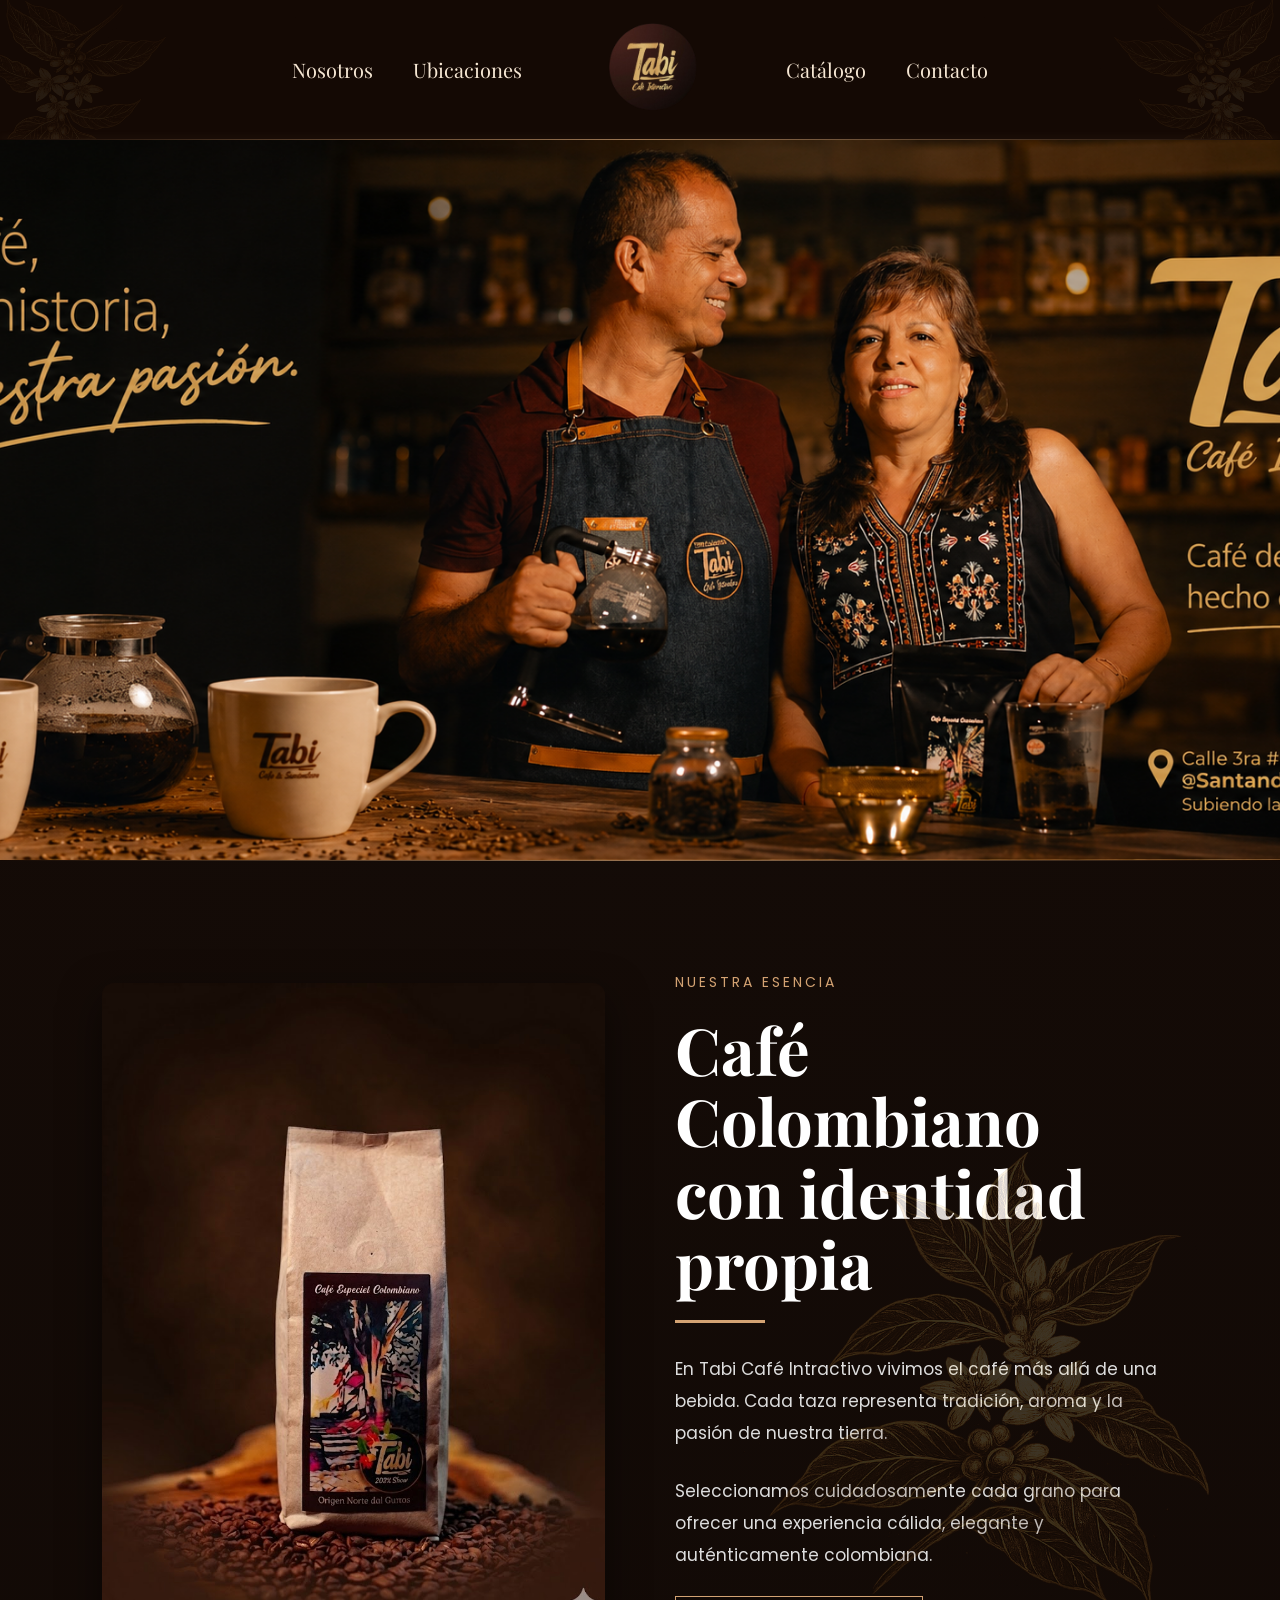
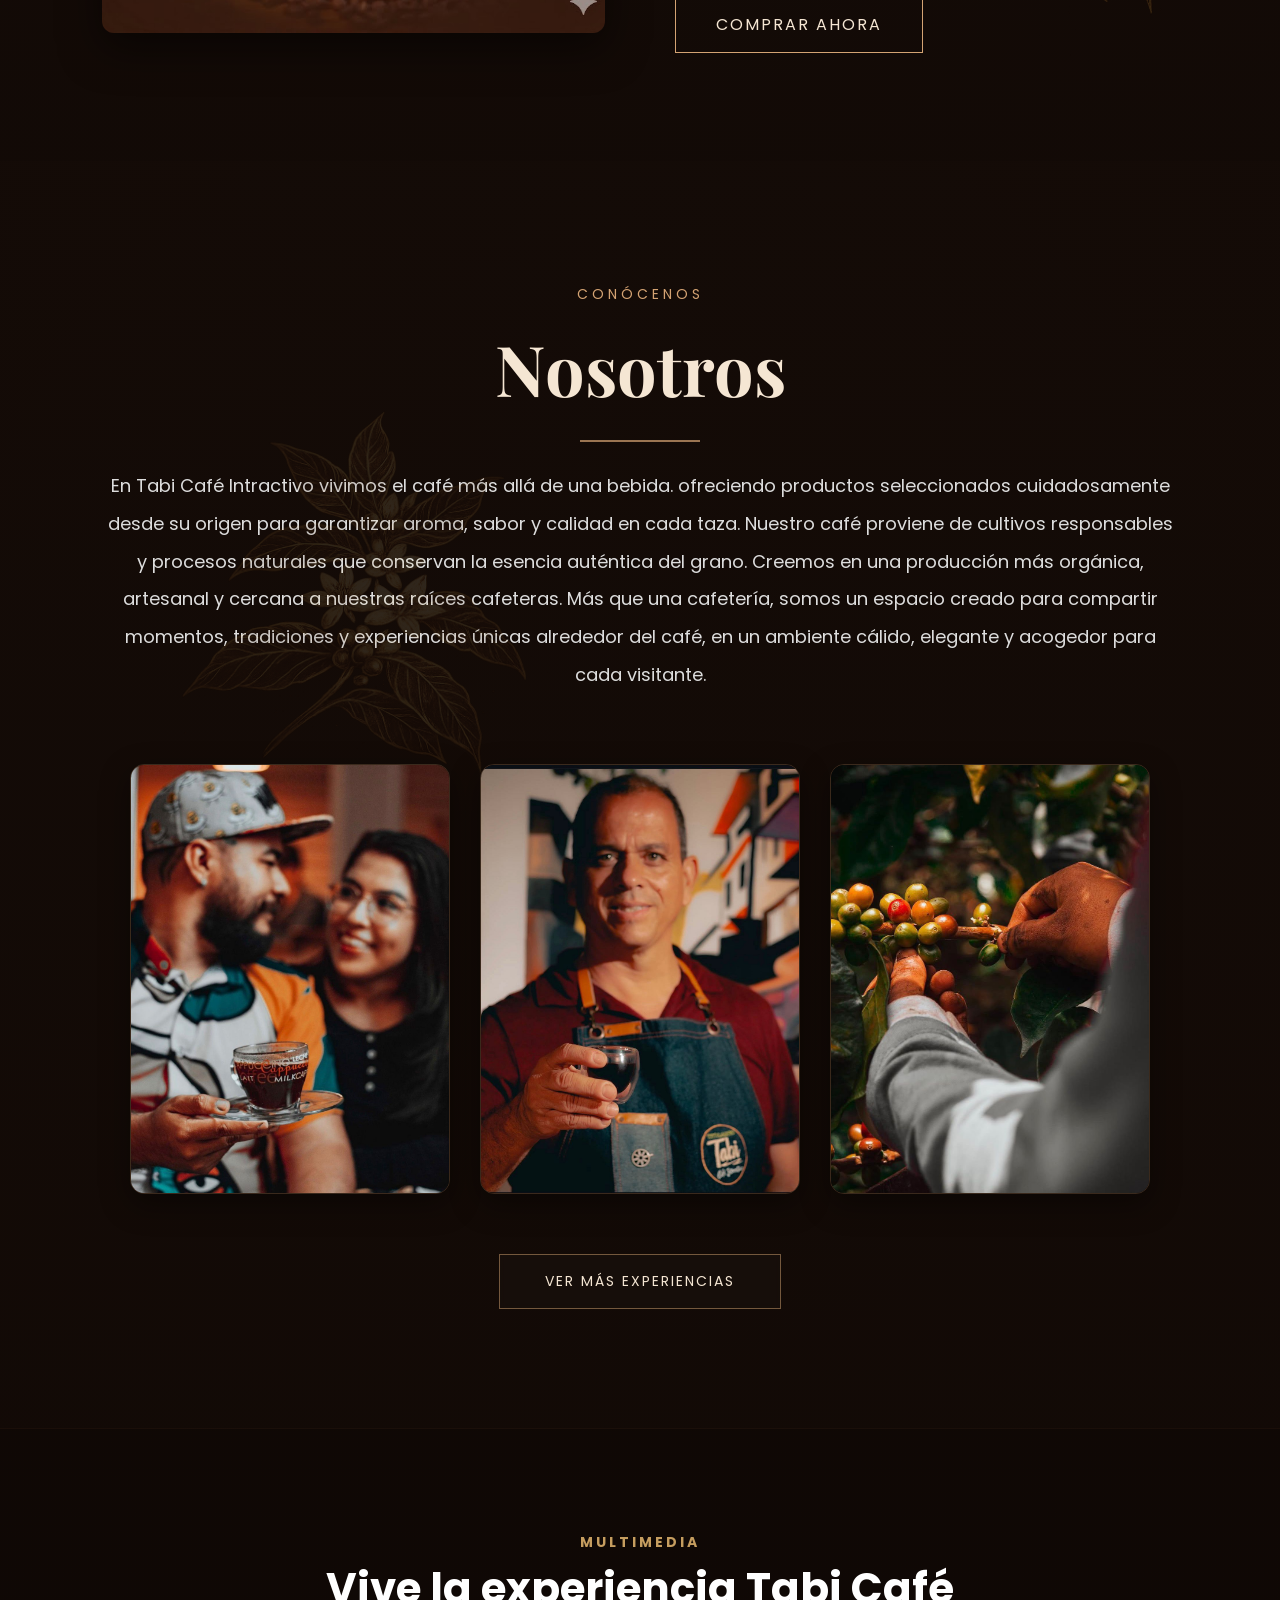
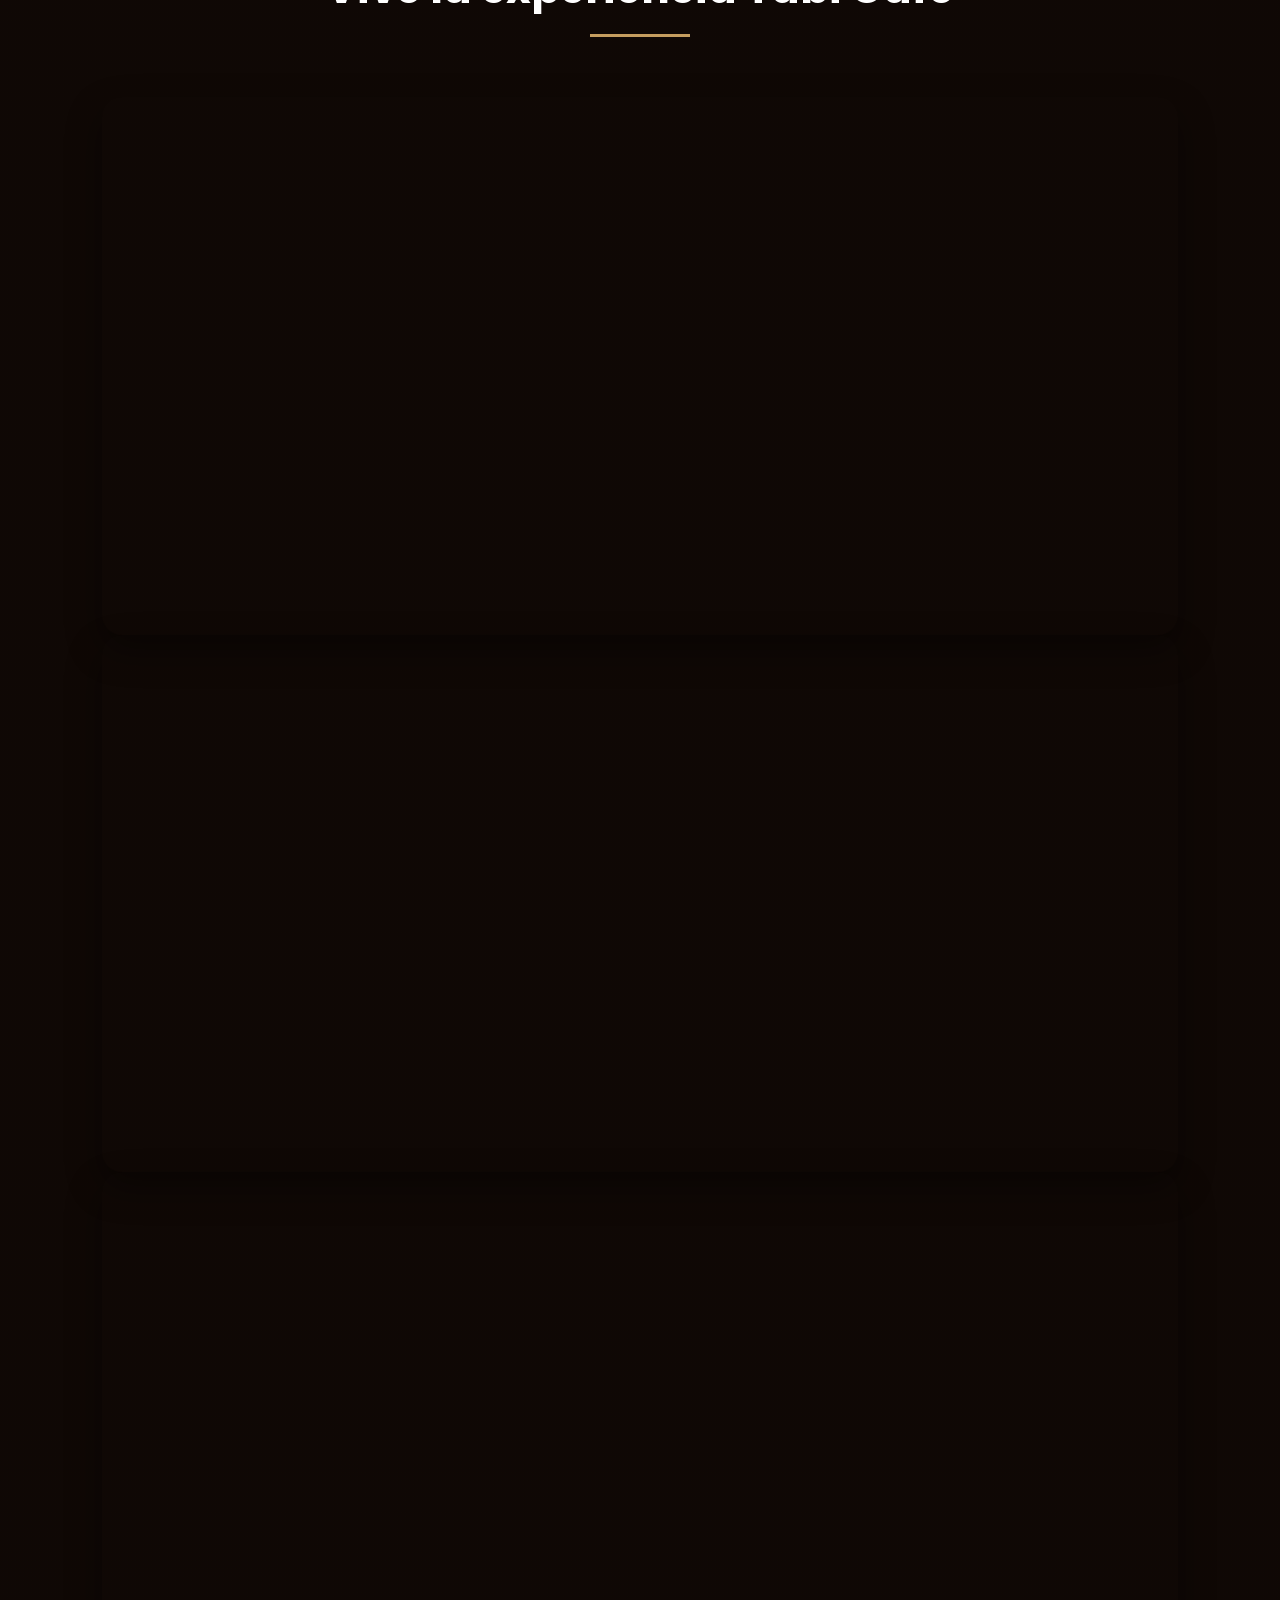
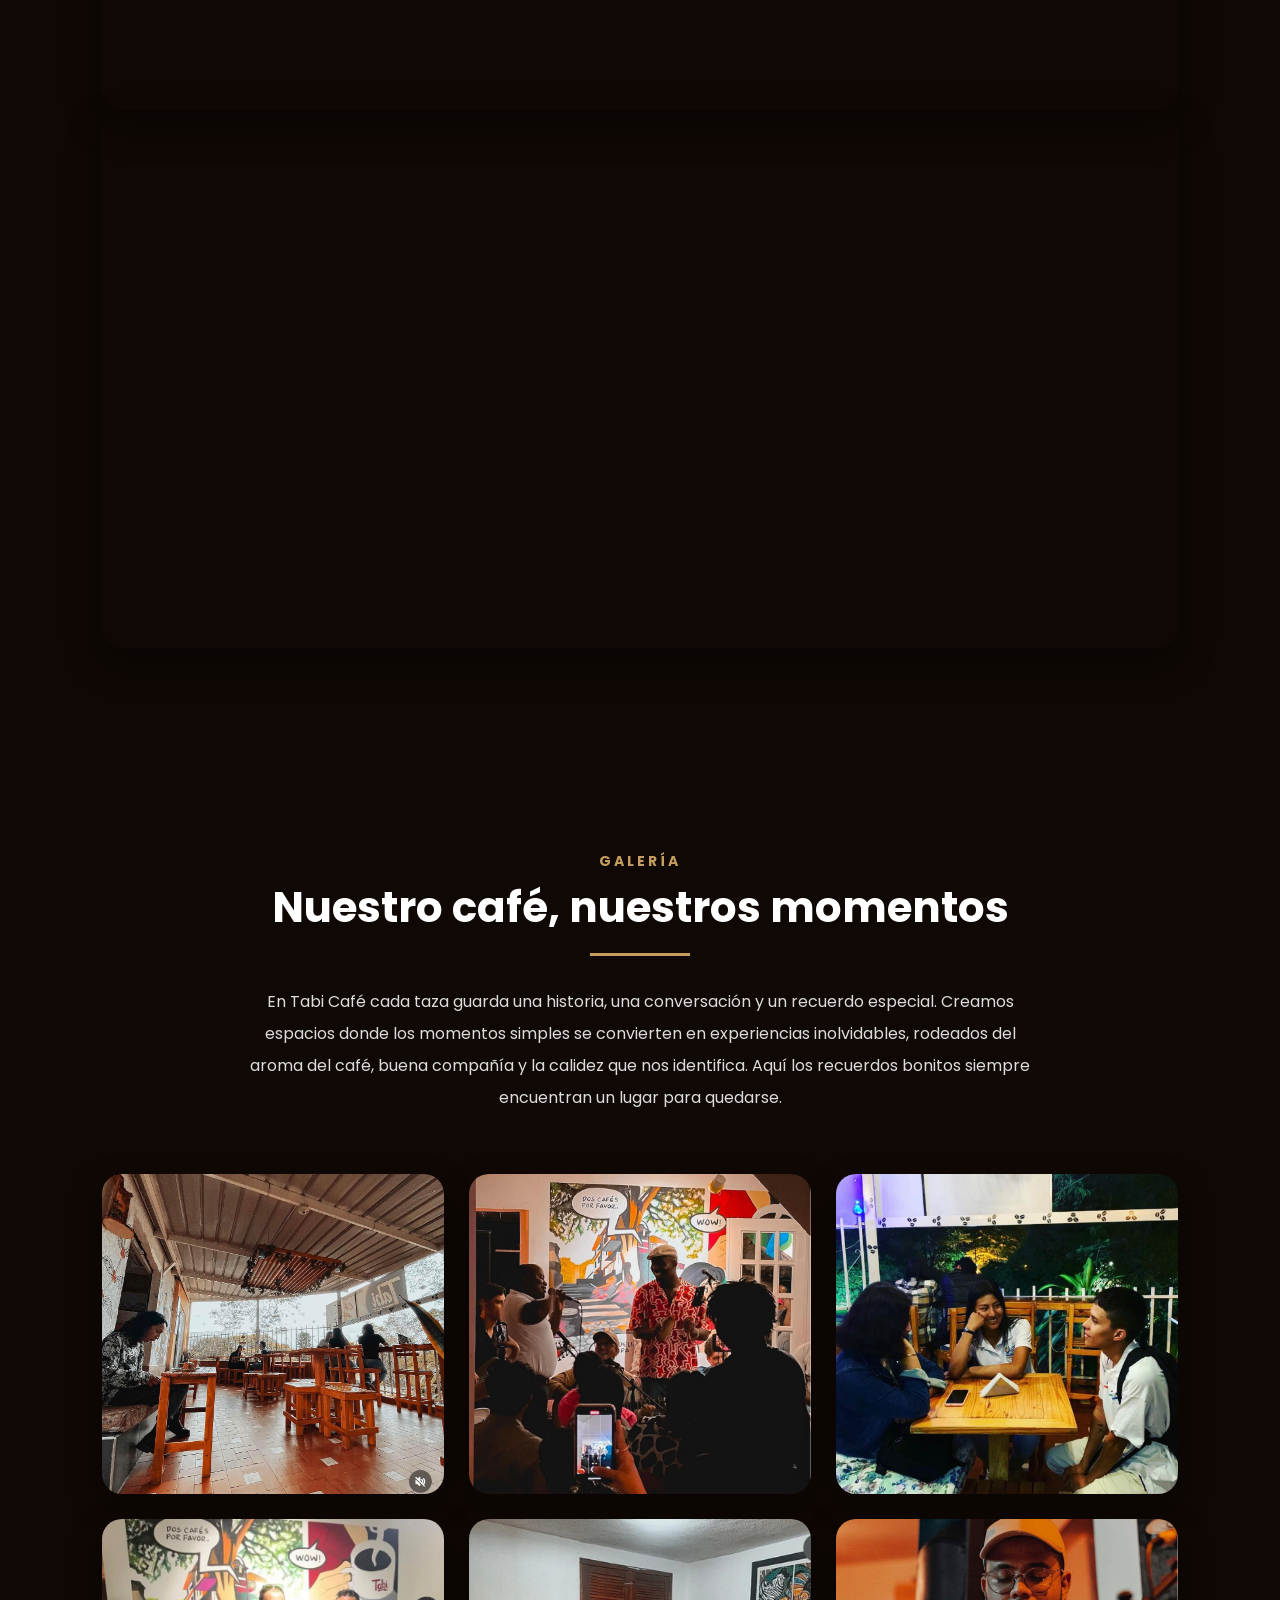
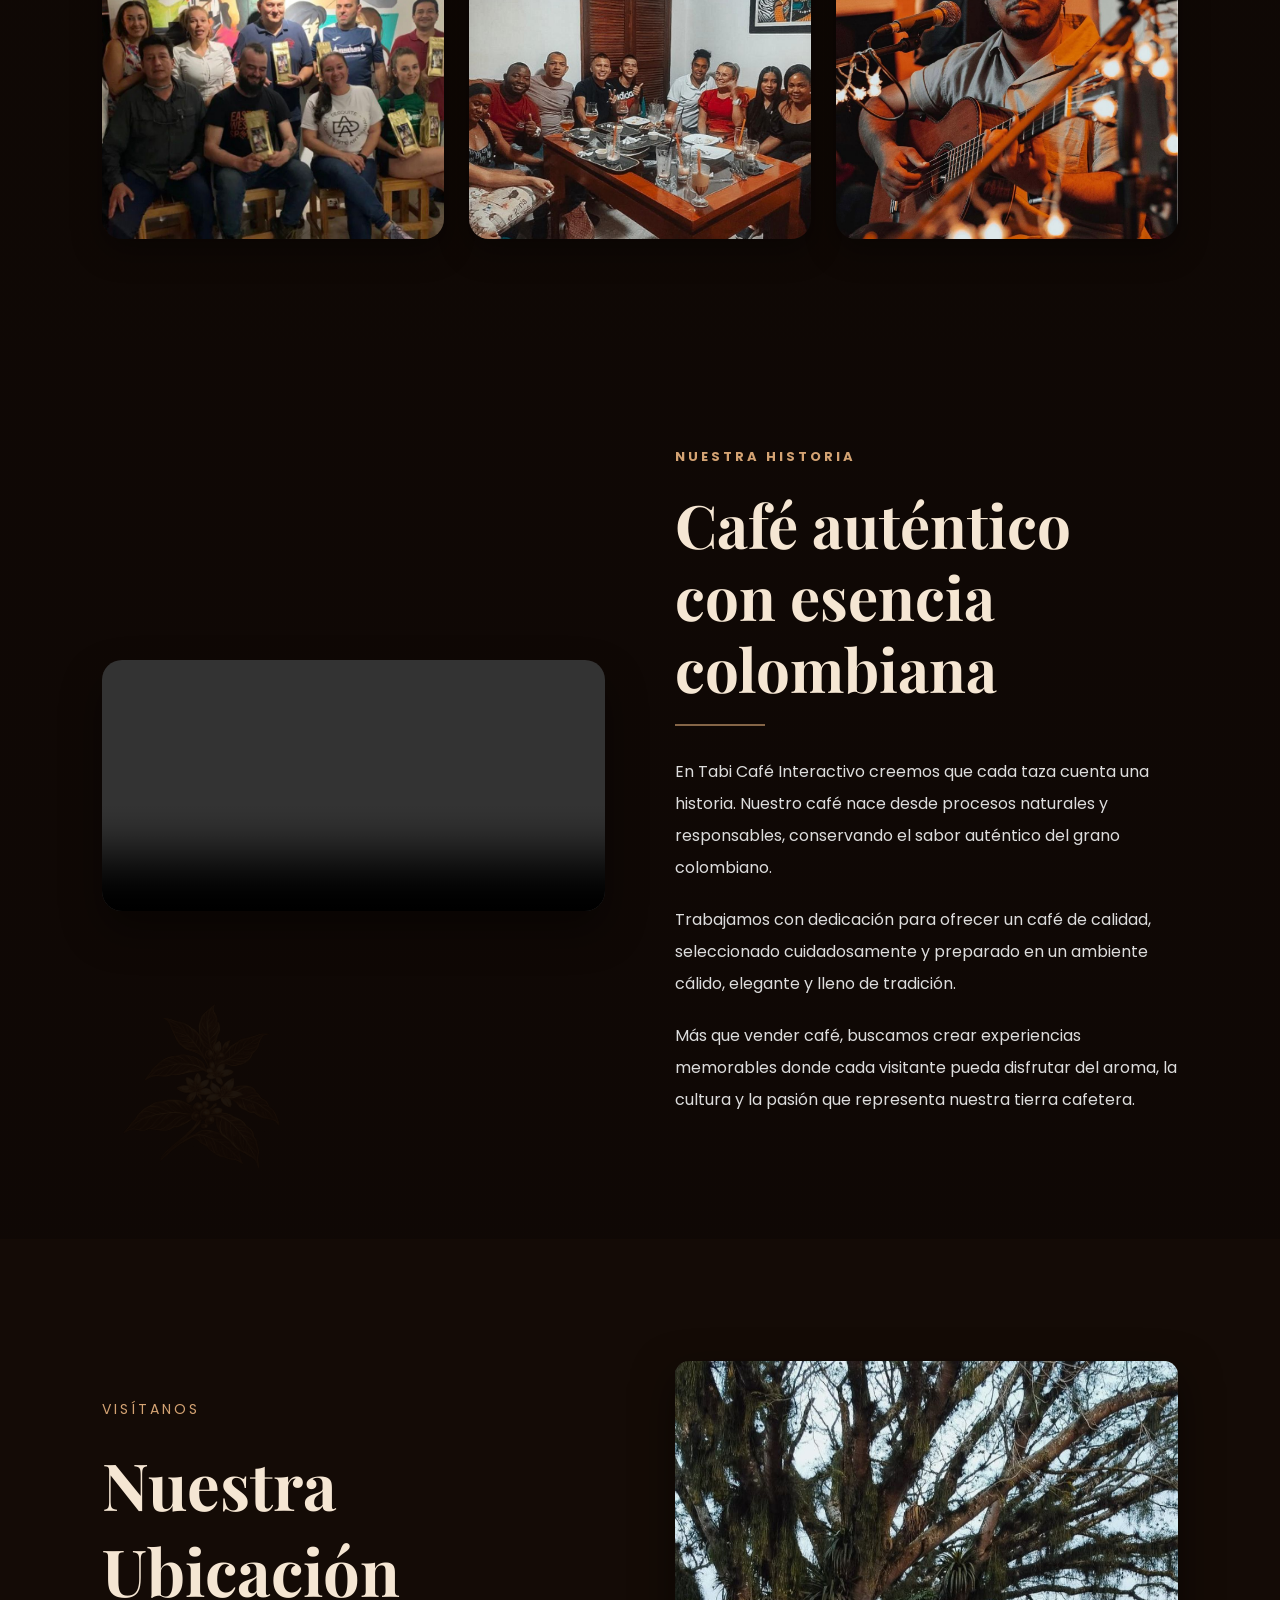
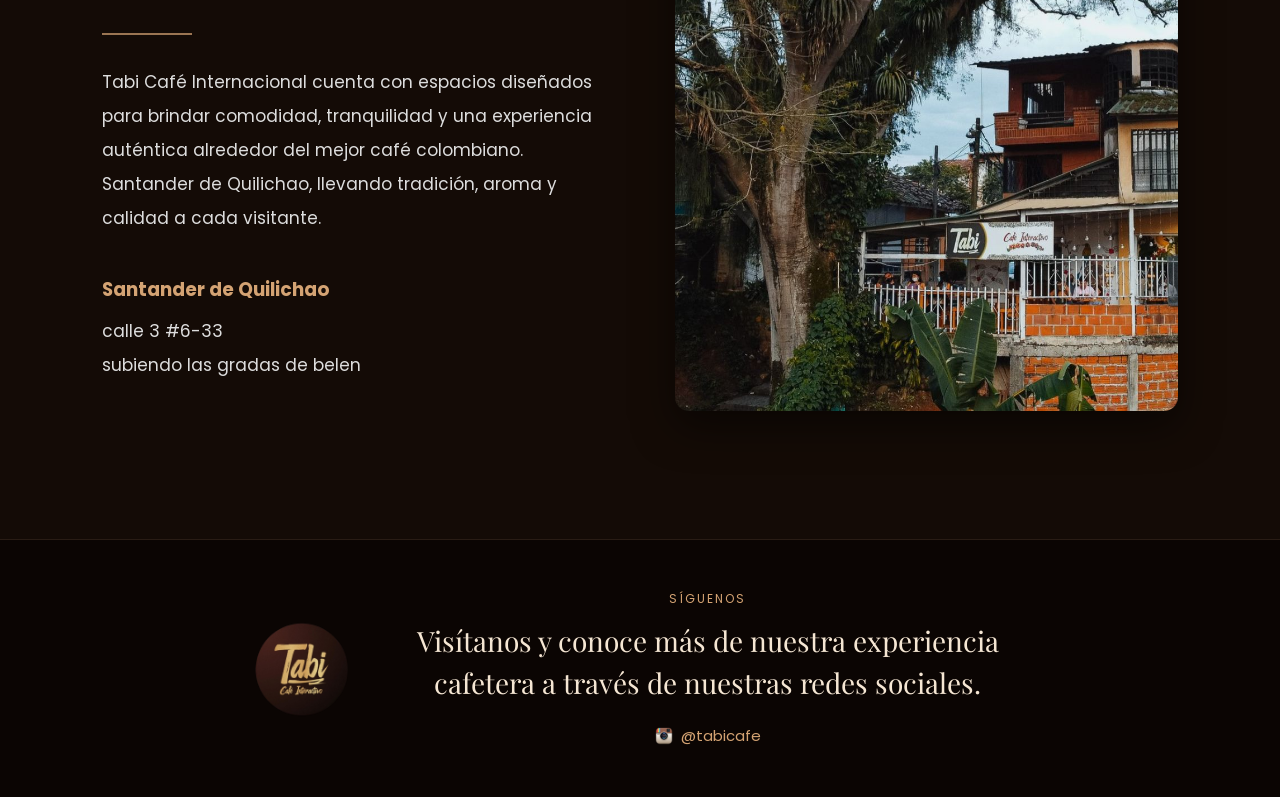
==== index.html @ cf186398 "Add files via upload" ====
<!DOCTYPE html>
<html lang="es">
<head>
<meta charset="UTF-8">
<meta name="viewport" content="width=device-width, initial-scale=1.0">
<link rel="stylesheet" href="styles/stile1.css">
<link href="https://fonts.googleapis.com/css2?family=Playfair+Display:wght@400;600&display=swap" rel="stylesheet">
    <link rel="preconnect" href="https://fonts.googleapis.com">
    <link rel="preconnect" href="https://fonts.gstatic.com" crossorigin>

    <link href="https://fonts.googleapis.com/css2?family=Playfair+Display:wght@400;500;600;700&family=Poppins:wght@300;400;500&display=swap" rel="stylesheet">
<title>Tabi Café Interactivo</title>
<script src="script/script.js"></script>


</head>
<body>

<!-- 🔸 HEADER -->
<header>
    <div class="nav-left">
        <a href="#nosotros">Nosotros</a>
        <a href="#ubicaciones">Ubicaciones</a>
    </div>

    <div class="logo">
        <img src="recurses/logo.png" alt="Logo Café">
    </div>

    <div class="nav-right">
        <a href="#cafe">Catálogo</a>
        <a href="#contacto">Contacto</a>
    </div>
    <!-- 🌿 FLORES -->

<img src="recurses/flor.png" class="header-flower-left" alt="">
<img src="recurses/flor.png" class="header-flower-right" alt="">
</header>
<div class="gold-line"></div>
<!-- 🔸 CARRUSEL -->
<div class="carousel">
    <img src="recurses/ChatGPT Image 27 may 2026, 12_02_03 p.m.png" class="active">
    <img src="https://images.unsplash.com/photo-1511920170033-f8396924c348">
    <img src="https://images.unsplash.com/photo-1495474472287-4d71bcdd2085">
</div>
<div class="gold-line"></div>
<!-- 🔸 NUESTRO CAFE -->
<section class="coffee-section" id="cafe">

    <div class="coffee-image">
        <img src="recurses/nuestro_cafe.jpg" alt="Nuestro café">
    </div>

    <div class="coffee-content">
        <span>NUESTRA ESENCIA</span>

        <h2>
            Café Colombiano<br>
            con identidad propia
        </h2>

        <div class="line"></div>

        <p>
            En Tabi Café Intractivo vivimos el café más allá de una bebida.
            Cada taza representa tradición, aroma y la pasión de nuestra tierra.
        </p>

        <p>
            Seleccionamos cuidadosamente cada grano para ofrecer una experiencia
            cálida, elegante y auténticamente colombiana.
        </p>

        <a href="#" class="coffee-btn">COMPRAR AHORA</a>
    </div>
    
<img src="recurses/flor.png" class="coffee-flower" alt="">
</section>
<!-- 🔸 NOSOTROS -->
<section class="about-us" id="nosotros">

    <div class="about-title">

        <span>CONÓCENOS</span>

        <h2>Nosotros</h2>

        <div class="about-line"></div>

        <p>
    En Tabi Café Intractivo vivimos el café más allá de una bebida.
    ofreciendo productos seleccionados cuidadosamente desde su origen para
    garantizar aroma, sabor y calidad en cada taza.
    Nuestro café proviene de cultivos responsables y procesos naturales
    que conservan la esencia auténtica del grano. Creemos en una producción
    más orgánica, artesanal y cercana a nuestras raíces cafeteras.
    Más que una cafetería, somos un espacio creado para compartir momentos,
    tradiciones y experiencias únicas alrededor del café, en un ambiente
    cálido, elegante y acogedor para cada visitante.
</p>

    </div>

    <div class="about-gallery">

        <img src="recurses/1.jpeg" alt="">
        <img src="recurses/2.jpeg" alt="">
        <img src="recurses/3.jpeg" alt="">

    </div>
    <div class="about-btn-container">

    <a href="https://www.instagram.com/tabicafeinteractivo?igsh=MW92N2g4MDdpMHVucA==" class="about-more-btn">
        Ver Más Experiencias
    </a>

</div>
<img src="recurses/flor.png" class="about-flower" alt="">
</section>
 <!-- 🔸 VIDEOS -->

 <section class="video-section" id="videos">

        <div class="section-title">

            <span>MULTIMEDIA</span>

            <h2>
                Vive la experiencia
                Tabi Café
            </h2>

            <div class="section-line"></div>

        </div>


         <div class="video-card">
    <video autoplay muted loop playsinline>
        <source src="https://res.cloudinary.com/ddyuavzz5/video/upload/v1779912738/video1_ejsbq2.mp4" type="video/mp4">
    </video>
</div>

            <div class="video-card">
                <video autoplay muted loop playsinline>
            <source src="https://res.cloudinary.com/ddyuavzz5/video/upload/v1779912739/video2_x02mzb.mp4" type="video/mp4">
        </video>
            </div>

            <div class="video-card">
                <video autoplay muted loop playsinline>
            <source src="https://res.cloudinary.com/ddyuavzz5/video/upload/v1779912736/video3_rdlxc8.mp4" type="video/mp4">
        </video>
            </div>
            <div class="video-grid">

            <div class="video-card">
                <video autoplay muted loop playsinline>
            <source src="https://res.cloudinary.com/ddyuavzz5/video/upload/v1779912739/video4_hsytbj.mp4" type="video/mp4">
        </video>
            </div>
        </div>

    </section>

<!-- 🔸 GALERIA -->
<section class="gallery-section" id="galeria">

    <div class="section-title">

        <span>GALERÍA</span>

        <h2>
            Nuestro café,
            nuestros momentos
        </h2>

        <div class="section-line"></div>

        <p class="gallery-text">
            En Tabi Café cada taza guarda una historia, una conversación
            y un recuerdo especial. Creamos espacios donde los momentos
            simples se convierten en experiencias inolvidables, rodeados
            del aroma del café, buena compañía y la calidez que nos
            identifica. Aquí los recuerdos bonitos siempre encuentran
            un lugar para quedarse.
        </p>

    </div>

    <div class="gallery-grid">

        <img src="recurses/gale1.jpeg" alt="">
        <img src="recurses/gale2.jpeg" alt="">
        <img src="recurses/gale3.jpeg" alt="">
        <img src="recurses/gale4.jpeg" alt="">
        <img src="recurses/gale5.jpeg" alt="">
        <img src="recurses/gale6.jpeg" alt="">

    </div>

</section>
<!-- 🔸 NUESTRA HISTORIA -->
 <section class="story-section" id="historia">

            <div class="story-image">

        <video 
            class="story-video"
            id="storyVideo"
            loop
            playsinline
            controls>

            <source src="https://res.cloudinary.com/ddyuavzz5/video/upload/v1779912740/tabi_edg5pg.mp4" type="video/mp4">

        </video>

    </div>

        <div class="story-content">

            <span>NUESTRA HISTORIA</span>

            <h2>
                Café auténtico
                con esencia colombiana
            </h2>

            <div class="story-line"></div>

            <p>
                En Tabi Café Interactivo creemos que cada taza cuenta una historia.
                Nuestro café nace desde procesos naturales y responsables,
                conservando el sabor auténtico del grano colombiano.
            </p>

            <p>
                Trabajamos con dedicación para ofrecer un café de calidad,
                seleccionado cuidadosamente y preparado en un ambiente cálido,
                elegante y lleno de tradición.
            </p>

            <p>
                Más que vender café, buscamos crear experiencias memorables
                donde cada visitante pueda disfrutar del aroma, la cultura
                y la pasión que representa nuestra tierra cafetera.
            </p>

        </div>

        <img src="recurses/flor.png" class="story-flower" alt="">

    </section>
<!-- 🔸 LOCACIONES -->
<section class="location-section" id="ubicaciones">

    <div class="location-content">

        <span>VISÍTANOS</span>

        <h2>Nuestra Ubicación</h2>

        <div class="location-line"></div>

        <p>
            Tabi Café Internacional cuenta con espacios diseñados
            para brindar comodidad, tranquilidad y una experiencia
            auténtica alrededor del mejor café colombiano.
        </p>

        <p>
            Santander de Quilichao,
            llevando tradición, aroma y calidad a cada visitante.
        </p>

        <div class="location-info">

            <div>
                <h3>Santander de Quilichao</h3>
                <p>calle 3 #6-33<br>
                subiendo las gradas de belen</p>
            </div>

        </div>

    </div>

    <div class="location-image">
        <img src="recurses/4.jpeg" alt="">
    </div>

</section>
<footer id="contacto">

    <div class="footer-container">

        <!-- LOGO -->

        <div class="footer-logo">
            <img src="recurses/logo.png" alt="">
        </div>

        <!-- INFORMACION -->

        <div class="footer-content">

            <span>SÍGUENOS</span>

            <h3>
                Visítanos y conoce más de nuestra experiencia
                cafetera a través de nuestras redes sociales.
            </h3>

            <!-- INSTAGRAM -->

            <div class="footer-instagram">

                <a href="https://www.instagram.com/tabicafeinteractivo?igsh=MW92N2g4MDdpMHVucA=="
                   target="_blank">

                    <img src="recurses/insta.png" alt="">

                    @tabicafe

                </a>

            </div>

        </div>

    </div>

</footer>
</body>
</html>
---- styles/stile1.css ----
*{
    margin: 0;
    padding: 0;
    box-sizing: border-box;
}

html{
    scroll-behavior: smooth;
}

body{
    font-family: 'Poppins', sans-serif;

    background: #140904;

    color: white;

    overflow-x: hidden;
}

/* 🔸 HEADER */

header {

    display: flex;
    justify-content: center;
    align-items: center;

    padding: 11px 20px;

    background-image: url("recurses/65655.png");
    background-size: cover;
    background-position: center;

    gap: 80px;

    /* 🔥 IMPORTANTE */
    position: relative;

    overflow: hidden;
}
/* 🌿 FLORES HEADER */

.header-flower-left,
.header-flower-right{

    position: absolute;

    width: 400px;

    opacity: 0.08;

    pointer-events: none;

    top: -40px;
}

/* IZQUIERDA */

.header-flower-left{

    left: -30px;

    transform: rotate(180deg);
}

/* DERECHA */

.header-flower-right{

    right: -30px;

    transform: rotate(180deg) scaleX(-1);
}

.nav-left,
.nav-right {
    display: flex;
    gap: 40px;
}

.nav-left a,
.nav-right a {
    font-family: 'Playfair Display', serif;

    font-size: 20px;

    color: #f5e6d3;

    transition: 0.3s ease;
}

.nav-left a:hover,
.nav-right a:hover {
    color: #d4a373;
}

.logo img {
    height: 110px;
}

a{
    text-decoration: none;
}

.gold-line{
    width: 100%;
    height: 1px;
    background: rgba(212,163,115,0.35);
}


/* 🔸 CARRUSEL */
.carousel {
    width: 100%;
    height: 80vh; /* 👈 clave: altura proporcional a pantalla */
    overflow: hidden;
    position: relative;
   
}
.carousel img {
    width: 100%;
    height: 100%;

    object-fit: cover; /* llena todo */
    object-position: center 20%; /* sube imagen */

    position: absolute;
    opacity: 0;
    transition: opacity 1s ease-in-out;
}

.carousel img.active {
    opacity: 1;
}
/* 🔸 SECCION CAFE */

.coffee-section{
    width: 100%;
    min-height: 100vh;
    display: flex;
    align-items: center;
    justify-content: center;
    gap: 70px;
    padding: 90px 8%;
    box-sizing: border-box;
   background:
    linear-gradient(rgba(15,8,5,0.94), rgba(15,8,5,0.96)),
    url("../recurses/65655.png");
    background-size: cover;
    background-position: center;
}

/* Imagen */

.coffee-image{
    flex: 1;
    position: relative;
}

.coffee-image img{
    width: 100%;
    height: 650px;
    object-fit: cover;
    border-radius: 12px;
    box-shadow: 0 15px 40px rgba(0,0,0,0.5);
}

/* Texto */

.coffee-content{
    flex: 1;
    color: #f5e6d3;
}

.coffee-content span{
    color: #d4a373;
    letter-spacing: 3px;
    font-size: 14px;
}

.coffee-content h2{
    font-family: 'Playfair Display', serif;
    font-size: 65px;
    line-height: 1.1;
    margin: 20px 0;
    color: #fff;
}

.line{
    width: 90px;
    height: 3px;
    background: #d4a373;
    margin-bottom: 30px;
}

.coffee-content p{
    font-size: 17px;
    line-height: 1.9;
    color: #ddd;
    margin-bottom: 25px;
}

/* Boton */

.coffee-btn{
    display: inline-block;
    padding: 15px 40px;
    border: 1px solid #d4a373;
    color: #f5e6d3;
    text-decoration: none;
    letter-spacing: 2px;
    transition: 0.4s;
}

.coffee-btn:hover{
    background: #d4a373;
    color: #1b0f08;
}
/* IMPORTANTE */
.coffee-section{
    position: relative;
    overflow: hidden;
}

/* 🌿 FLOR DECORATIVA */

.coffee-flower{
    position: absolute;
    right: 40px;
    bottom: 60px;

    width: 960px;

    opacity: 0.18;

    pointer-events: none;
}
/* ✨ LINEA DORADA */

.gold-line{
    width: 100%;
    height: 1px;

    background: linear-gradient(
        to right,
        transparent,
        rgba(212,163,115,0.7),
        transparent
    );

    box-shadow: 0 0 8px rgba(212,163,115,0.3);
}
/* 📱 Responsive */

@media(max-width: 950px){

    .coffee-section{
        flex-direction: column;
        text-align: center;
        padding: 70px 5%;
    }

    .coffee-content h2{
        font-size: 42px;
    }

    .line{
        margin: 0 auto 30px auto;
    }

    .coffee-image img{
        height: 450px;
    }

}
/* 🔸 NOSOTROS */

.about-us{
    width: 100%;
    padding: 120px 8%;
    box-sizing: border-box;

    background:
    linear-gradient(rgba(15,8,5,0.94), rgba(15,8,5,0.96)),
    url("../recurses/65655.png");

    background-size: cover;
    background-position: center;

    text-align: center;
}
/* 🔥 BOTON NOSOTROS */

.about-btn-container{
    margin-top: 60px;
}

.about-more-btn{
    display: inline-block;

    padding: 16px 45px;

    border: 1px solid rgba(212,163,115,0.5);

    color: #f5e6d3;

    font-size: 14px;
    letter-spacing: 2px;

    text-transform: uppercase;

    transition: 0.4s ease;

    background: rgba(255,255,255,0.02);

    backdrop-filter: blur(3px);
}

.about-more-btn:hover{
    background: #d4a373;

    color: #1b0f08;

    transform: translateY(-4px);

    box-shadow: 0 10px 25px rgba(212,163,115,0.2);
}
/* TITULO */

.about-title span{
    color: #d4a373;
    letter-spacing: 4px;
    font-size: 14px;
}

.about-title h2{
    font-family: 'Playfair Display', serif;
    font-size: 70px;
    margin: 15px 0;
    color: #f5e6d3;
}

.about-line{
    width: 120px;
    height: 2px;
    background: rgba(212,163,115,0.7);
    margin: 25px auto;
}

.about-title p{
    max-width: 850px;
    margin: auto;

    font-size: 18px;
    line-height: 2;

    color: #ddd;
}

/* 🔸 GALERIA */

.about-gallery{
    margin-top: 70px;

    display: flex;
    justify-content: center;
    gap: 30px;

    flex-wrap: wrap;
}

.about-gallery img{
    width: 320px;
    height: 430px;

    object-fit: cover;

    border-radius: 14px;

    transition: 0.5s ease;

    box-shadow: 0 10px 30px rgba(0,0,0,0.4);

    border: 1px solid rgba(212,163,115,0.2);
}

/* EFECTO HOVER */

.about-gallery img:hover{
    transform: translateY(-10px) scale(1.02);

    border: 1px solid rgba(212,163,115,0.6);

    box-shadow: 0 15px 40px rgba(0,0,0,0.6);
}
.about-title p{
    max-width: 1200px;

    margin: auto;

    font-size: 18px;
    line-height: 2.1;

    color: #ddd;
}
.about-title{
    max-width: 1400px;
    margin: auto;
    position: relative;
}
/* 🌿 FLOR NOSOTROS */

.about-us{
    position: relative;
    overflow: hidden;
}

.about-flower{
    position: absolute;

    left: -200px;
    top: 180px;

    width: 750px;

    opacity: 0.12;

    pointer-events: none;
}

/* 🔸 UBICACION */

.location-section{
    width: 100%;
    min-height: 100vh;

    display: flex;
    align-items: center;
    justify-content: center;

    gap: 70px;

    padding: 100px 8%;

    box-sizing: border-box;

    background: #140b06;

    position: relative;
    overflow: hidden;
}

/* TEXTO */

.location-content{
    flex: 1;
}

.location-content span{
    color: #d4a373;
    letter-spacing: 3px;
    font-size: 14px;
}

.location-content h2{
    font-family: 'Playfair Display', serif;
    font-size: 65px;
    margin: 20px 0;
    color: #f5e6d3;
}

.location-line{
    width: 90px;
    height: 2px;
    background: rgba(212,163,115,0.7);

    margin-bottom: 30px;
}

.location-content p{
    font-size: 17px;
    line-height: 2;
    color: #ddd;
}

/* DIRECCIONES */

.location-info{
    margin-top: 40px;

    display: flex;
    gap: 50px;

    flex-wrap: wrap;
}

.location-info h3{
    color: #d4a373;
    margin-bottom: 10px;
}

/* IMAGEN */

.location-image{
    flex: 1;
}

.location-image img{
    width: 100%;
    height: 650px;

    object-fit: cover;

    border-radius: 14px;

    box-shadow: 0 15px 40px rgba(0,0,0,0.5);
}
/* 🌿 FLOR UBICACION */

.location-section{
    position: relative;
    overflow: hidden;
}

.location-flower{
    position: absolute;

    right: -40px;

    bottom: 40px;

    width: 1520px;

    opacity: 0.08;

    pointer-events: none;

    transform: rotate(-15deg);
}
/* 🔻 FOOTER PREMIUM */

footer{
    width: 100%;

    padding: 90px 8%;

    background: #0b0503;

    border-top: 1px solid rgba(212,163,115,0.15);
}

/* 🔻 FOOTER */

footer{
    width: 100%;

    padding: 45px 30px;

    background: #0b0503;

    border-top: 1px solid rgba(212,163,115,0.15);

    overflow: hidden;
}

/* CONTENEDOR */

.footer-container{
    max-width: 1100px;

    margin: auto;

    display: flex;

    align-items: center;

    justify-content: center;

    gap: 25px;

    flex-wrap: wrap;

    text-align: center;
}

/* LOGO */

.footer-logo img{
    width: 110px;

    display: block;
}

/* CONTENIDO */

.footer-content{
    max-width: 650px;
}

.footer-content span{
    color: #d4a373;

    letter-spacing: 2px;

    font-size: 12px;
}

.footer-content h3{
    font-family: 'Playfair Display', serif;

    color: #f5e6d3;

    font-size: 28px;

    font-weight: 400;

    line-height: 1.5;

    margin: 10px 0 20px;
}

/* INSTAGRAM */

.footer-instagram a{
    display: inline-flex;

    align-items: center;

    gap: 8px;

    color: #d4a373;

    font-size: 15px;

    transition: 0.3s ease;
}

.footer-instagram a:hover{
    color: white;
}

.footer-instagram img{
    width: 18px;
}

/* 📱 RESPONSIVE */

@media(max-width: 768px){

    .footer-container{
        flex-direction: column;
    }

    .footer-content h3{
        font-size: 22px;
    }

}
/* 🔸 VIDEOS */

.video-section{
    padding: 100px 8%;

    background:
    linear-gradient(rgba(15,8,5,0.95), rgba(15,8,5,0.95)),
    url("recurses/65655.png");

    background-size: cover;
    background-position: center;

    text-align: center;
}

/* TITULO */

.video-section .section-title{
    margin-bottom: 60px;
}

.video-section .section-title span{
    color: #c59d5f;

    letter-spacing: 3px;

    font-size: 14px;

    font-weight: bold;
}

.video-section .section-title h2{
    font-size: 42px;

    color: white;

    margin-top: 10px;

    line-height: 1.2;
}

.video-section .section-line{
    width: 100px;

    height: 3px;

    background: #c59d5f;

    margin: 20px auto 0;
}

/* VIDEOS */

.video-grid{
    display: grid;

    grid-template-columns: repeat(auto-fit, minmax(300px, 1fr));

    gap: 30px;

    align-items: center;
}

.video-card{
    border-radius: 20px;

    overflow: hidden;

    box-shadow: 0 15px 35px rgba(0,0,0,0.4);

    transition: 0.4s;
}

.video-card:hover{
    transform: translateY(-8px);
}

.video-card video{
    width: 100%;

    display: block;
}
/* 🔸 GALERÍA */

.gallery-section{
    padding: 100px 8%;

    background:
    linear-gradient(rgba(15,8,5,0.94), rgba(15,8,5,0.94)),
    url("recurses/65655.png");

    background-size: cover;
    background-position: center;

    text-align: center;
}

/* TITULO */

.gallery-section .section-title{
    margin-bottom: 60px;
}

.gallery-section .section-title span{
    color: #c59d5f;

    letter-spacing: 3px;

    font-size: 14px;

    font-weight: bold;
}

.gallery-section .section-title h2{
    font-size: 42px;

    color: white;

    margin-top: 10px;

    line-height: 1.2;
}

.gallery-section .section-line{
    width: 100px;

    height: 3px;

    background: #c59d5f;

    margin: 20px auto 0;
}

/* GRID */

.gallery-grid{
    display: grid;

    grid-template-columns: repeat(auto-fit, minmax(280px, 1fr));

    gap: 25px;
}

/* IMAGENES */

.gallery-grid img{
    width: 100%;

    height: 320px;

    object-fit: cover;

    border-radius: 20px;

    box-shadow: 0 12px 30px rgba(0,0,0,0.35);

    transition: 0.4s ease;
}

.gallery-grid img:hover{
    transform: scale(1.03);
}
.gallery-text{
    max-width: 800px;

    margin: 30px auto 0;

    color: #ddd;

    line-height: 2;

    font-size: 16px;
}
/* 🔸 SECCIONES */

.story-section,
.experience-section{
    width: 100%;

    min-height: 100vh;

    display: flex;

    align-items: center;

    justify-content: center;

    gap: 70px;

    padding: 100px 8%;

    position: relative;

    overflow: hidden;

    background:
    linear-gradient(rgba(15,8,5,0.95), rgba(15,8,5,0.95)),
    url("recurses/65655.png");

    background-size: cover;

    background-position: center;
}

/* IMAGENES */

.story-image,
.experience-image{
    flex: 1;
}

.story-image img,
.experience-image img{
    width: 100%;

    border-radius: 20px;

    object-fit: cover;

    box-shadow: 0 20px 40px rgba(0,0,0,0.4);
}

/* CONTENIDO */

.story-content,
.experience-content{
    flex: 1;
}

/* TEXTO PEQUEÑO */

.story-content span,
.experience-content span{
    color: #d4a373;

    letter-spacing: 3px;

    font-size: 13px;

    font-weight: bold;
}

/* TITULOS */

.story-content h2,
.experience-content h2{
    font-family: 'Playfair Display', serif;

    font-size: 60px;

    line-height: 1.2;

    margin: 20px 0;

    color: #f5e6d3;
}

/* LINEA */

.story-line,
.experience-line{
    width: 90px;

    height: 2px;

    background: rgba(212,163,115,0.6);

    margin-bottom: 30px;
}

/* PARRAFOS */

.story-content p,
.experience-content p{
    line-height: 2;

    color: #ddd;

    margin-bottom: 20px;
}

/* FLORES */

.story-flower,
.experience-flower{
    position: absolute;

    width: 340px;

    opacity: 0.06;

    pointer-events: none;
}

.story-flower{
    left: -50px;

    bottom: 40px;
}

.experience-flower{
    right: -40px;

    bottom: 30px;
}
.story-video{
    width: 100%;

    border-radius: 20px;

    object-fit: cover;

    box-shadow: 0 20px 40px rgba(0,0,0,0.4);
}

/* RESPONSIVE */

@media(max-width: 900px){

    .story-section,
    .experience-section{
        flex-direction: column;

        text-align: center;
    }

    .story-content h2,
    .experience-content h2{
        font-size: 42px;
    }

    .story-line,
    .experience-line{
        margin: 0 auto 30px;
    }
}

/* 📱 RESPONSIVE */

@media(max-width: 768px){

    .footer-container{
        flex-direction: column;

        align-items: flex-start;
    }

    .footer-content h3{
        font-size: 22px;
    }

}
/* 📱 RESPONSIVE */

@media(max-width: 768px){

    .footer-container{
        flex-direction: column-reverse;

        text-align: center;
    }

    .footer-instagram{
        justify-content: center;
    }

}

/* 📱 RESPONSIVE */

@media(max-width: 900px){

    .footer-container{
        flex-direction: column-reverse;

        text-align: center;
    }

    .footer-text h2{
        font-size: 40px;
    }

    .footer-text p{
        margin: auto;
    }

}
/* 📱 Responsive */
@media(max-width: 950px){

    .location-section{
        flex-direction: column;
        text-align: center;
    }

    .location-content h2{
        font-size: 45px;
    }

    .location-line{
        margin: 0 auto 30px auto;
    }

    .location-info{
        justify-content: center;
    }

    .location-image img{
        height: 450px;
    }

}

@media(max-width: 900px){

    .about-coffee{
        flex-direction: column;
        text-align: center;
    }

    .about-text h2{
        font-size: 2.2rem;
    }

}


@media (max-width: 768px) {
    header {
        flex-direction: column;
        gap: 15px;
        padding: 15px;
    }

    .nav-left, .nav-right {
        justify-content: center;
        gap: 20px;
    }

    .logo img {
        height: 60px;
    }
}
@media (max-width: 768px) {
    .carousel {
        height: 50vh;
    }}
    @media (max-width: 768px) {
    .cards {
        flex-direction: column;
        align-items: center;
    }

    .card {
        width: 80%;
    }
}
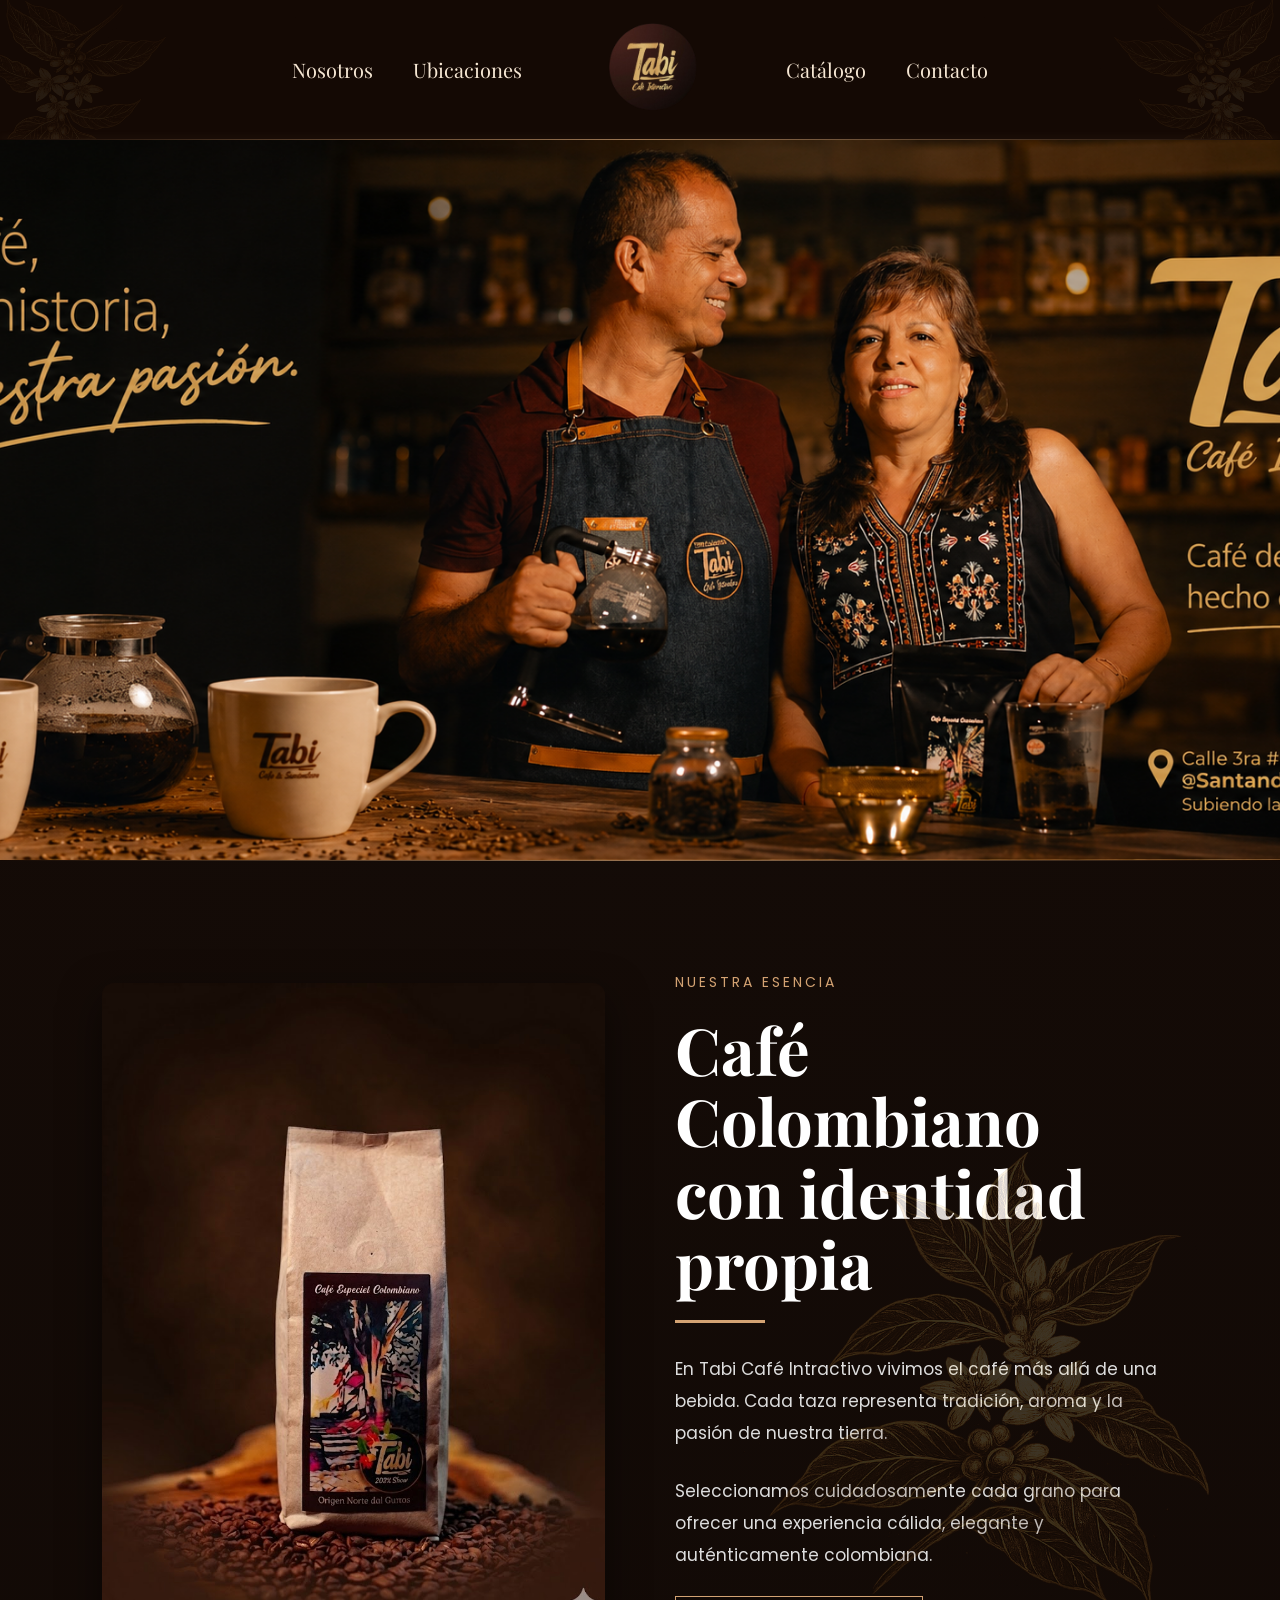
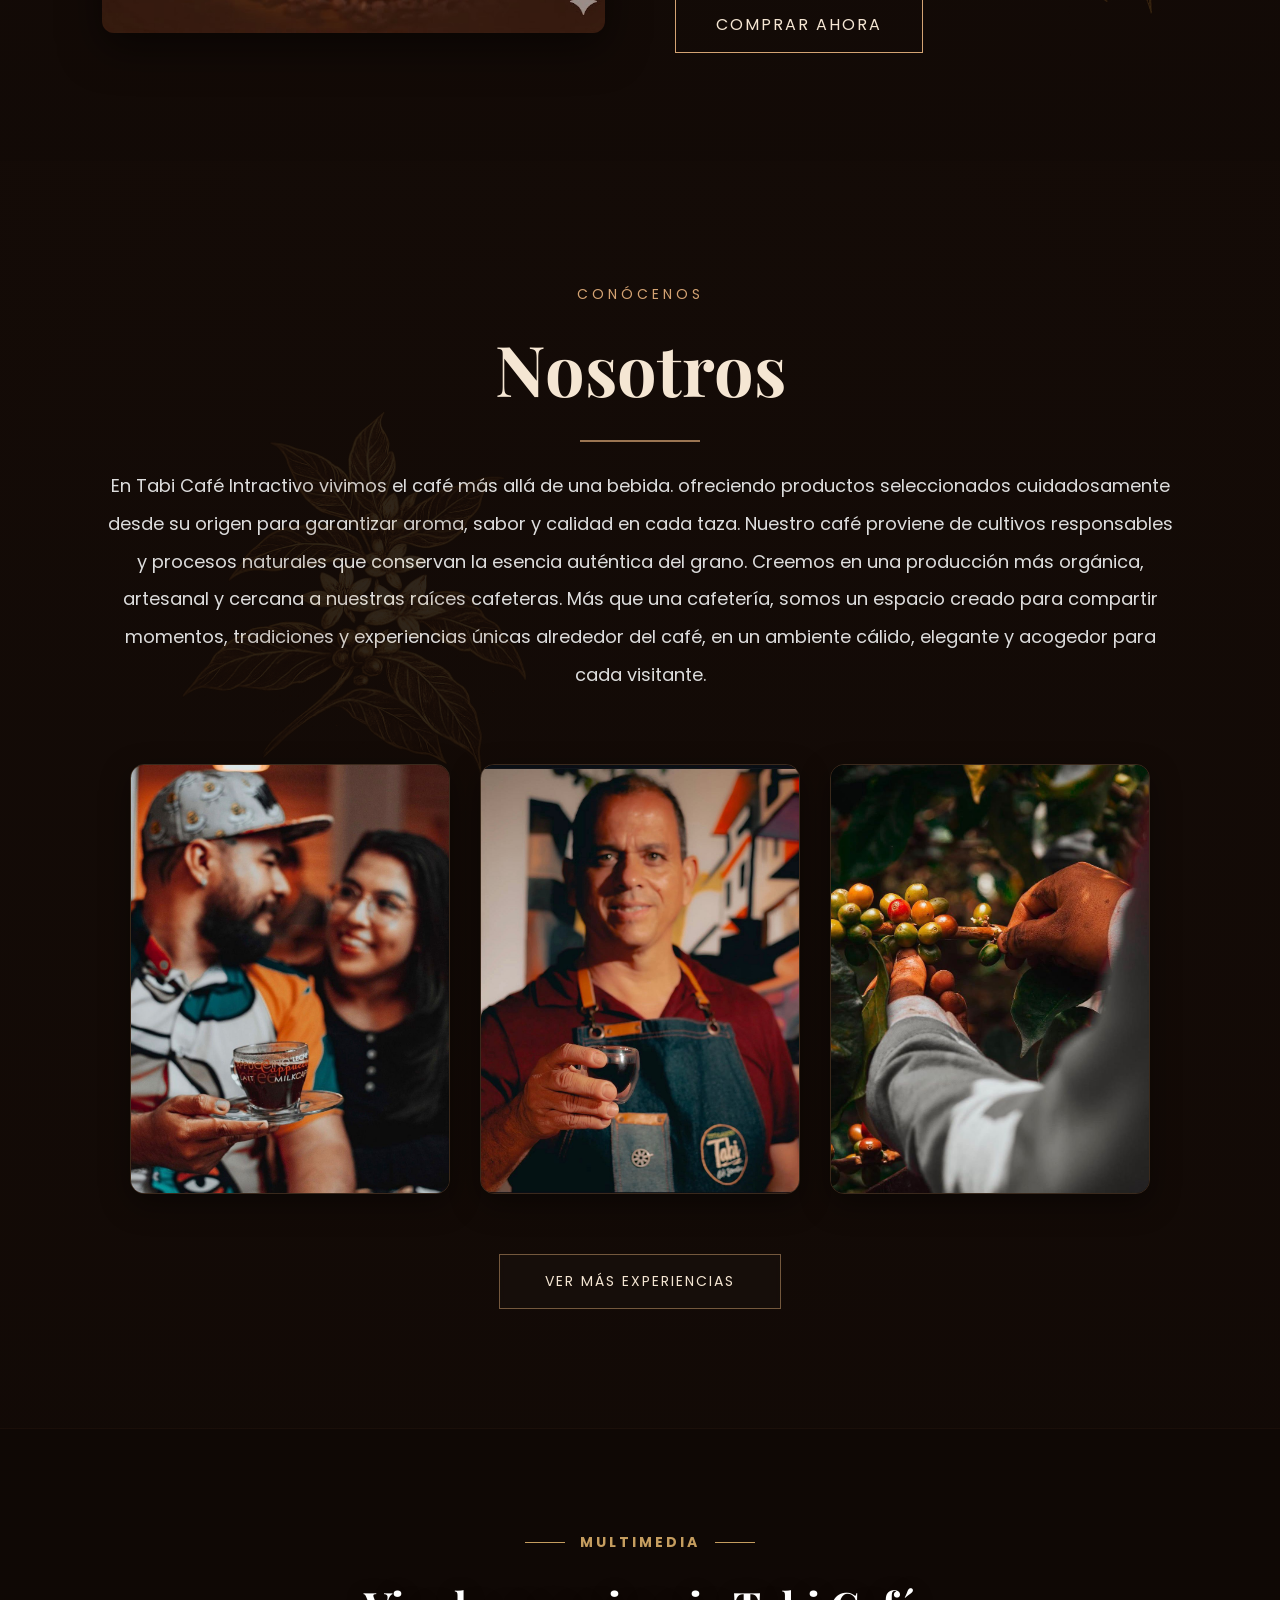
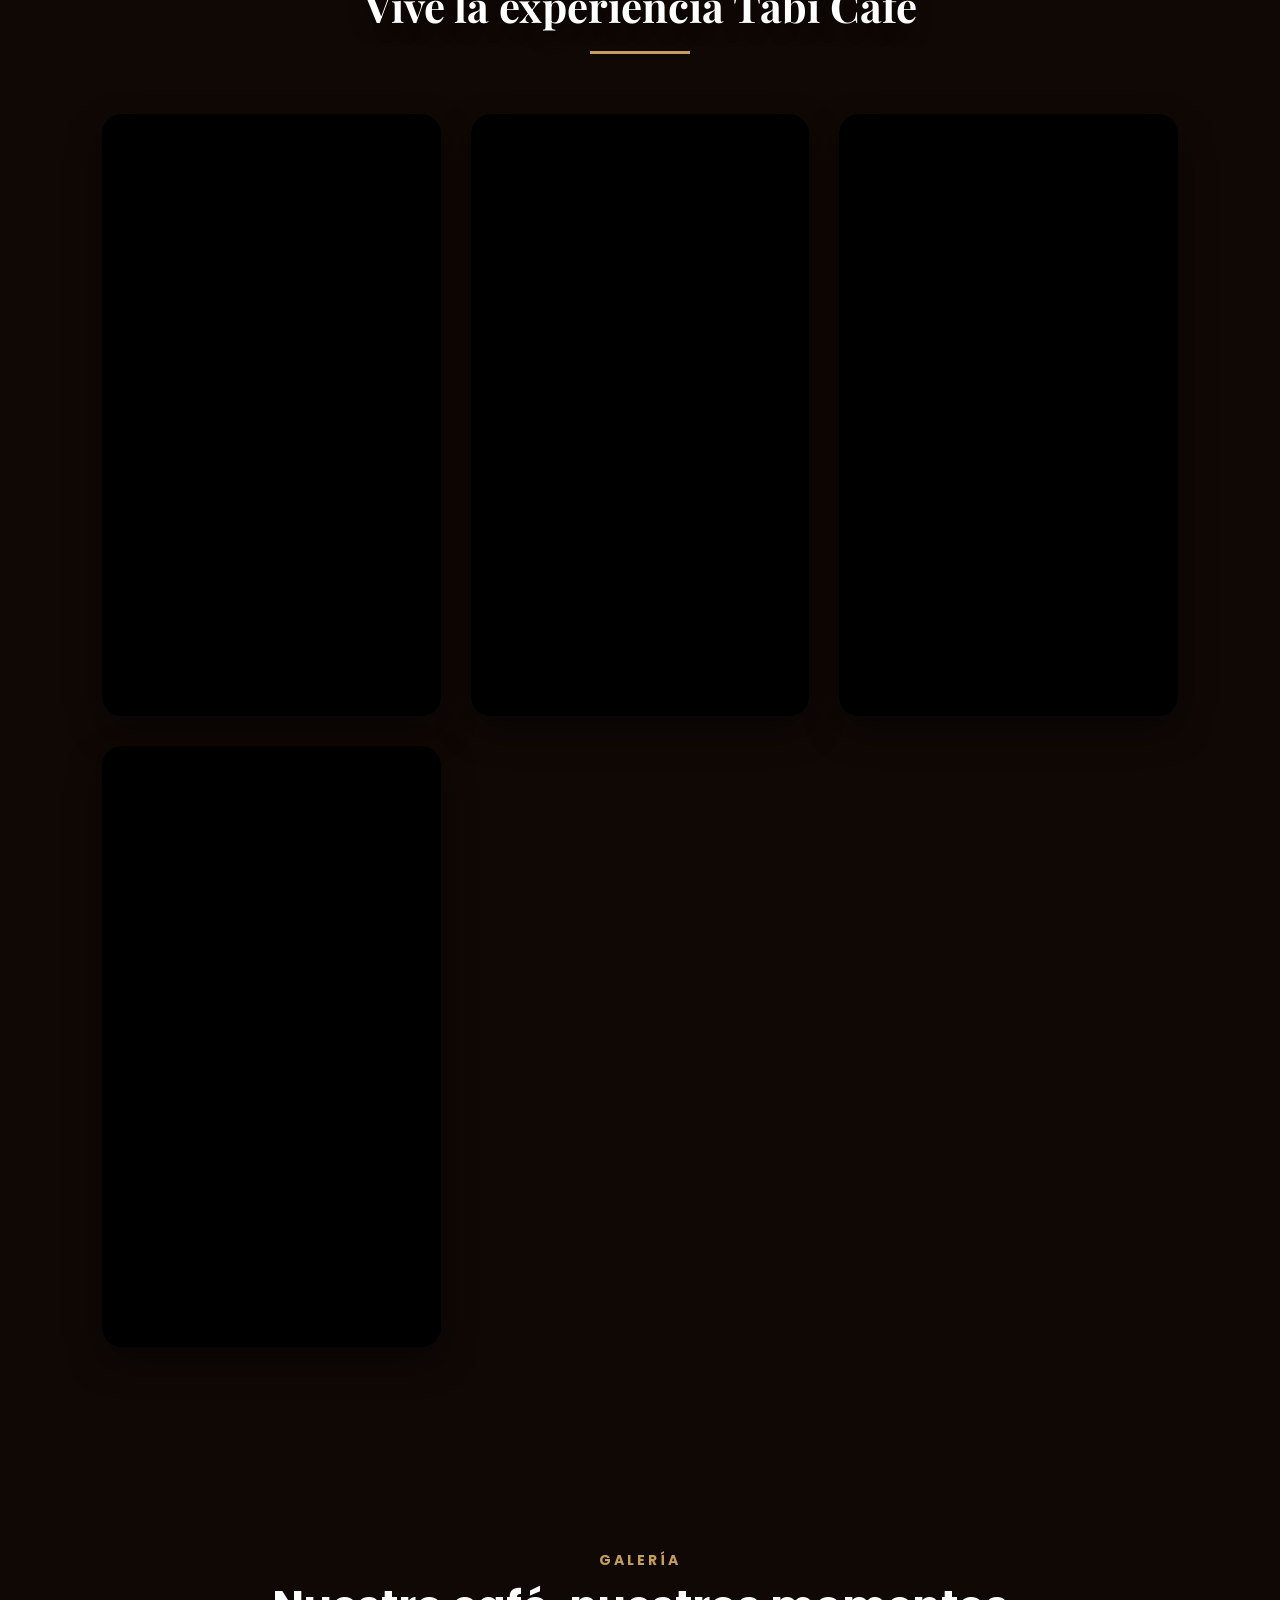
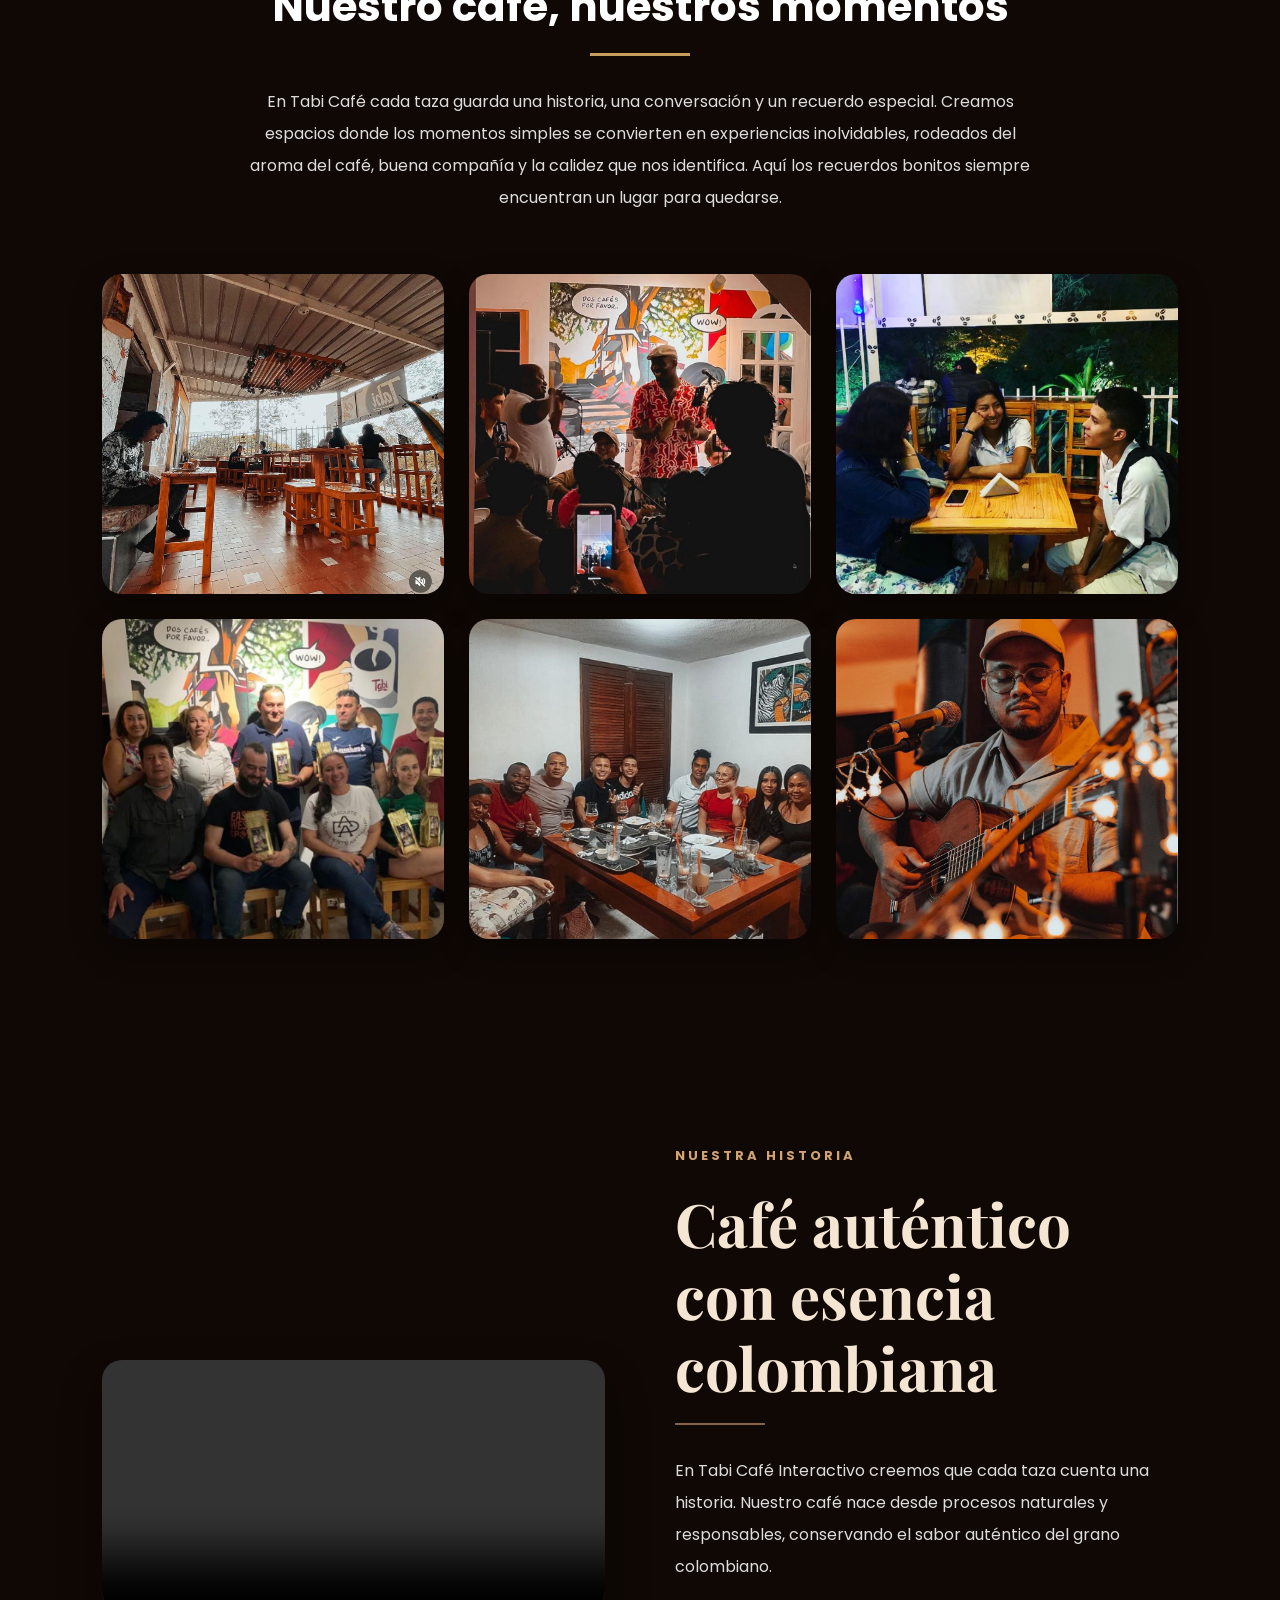
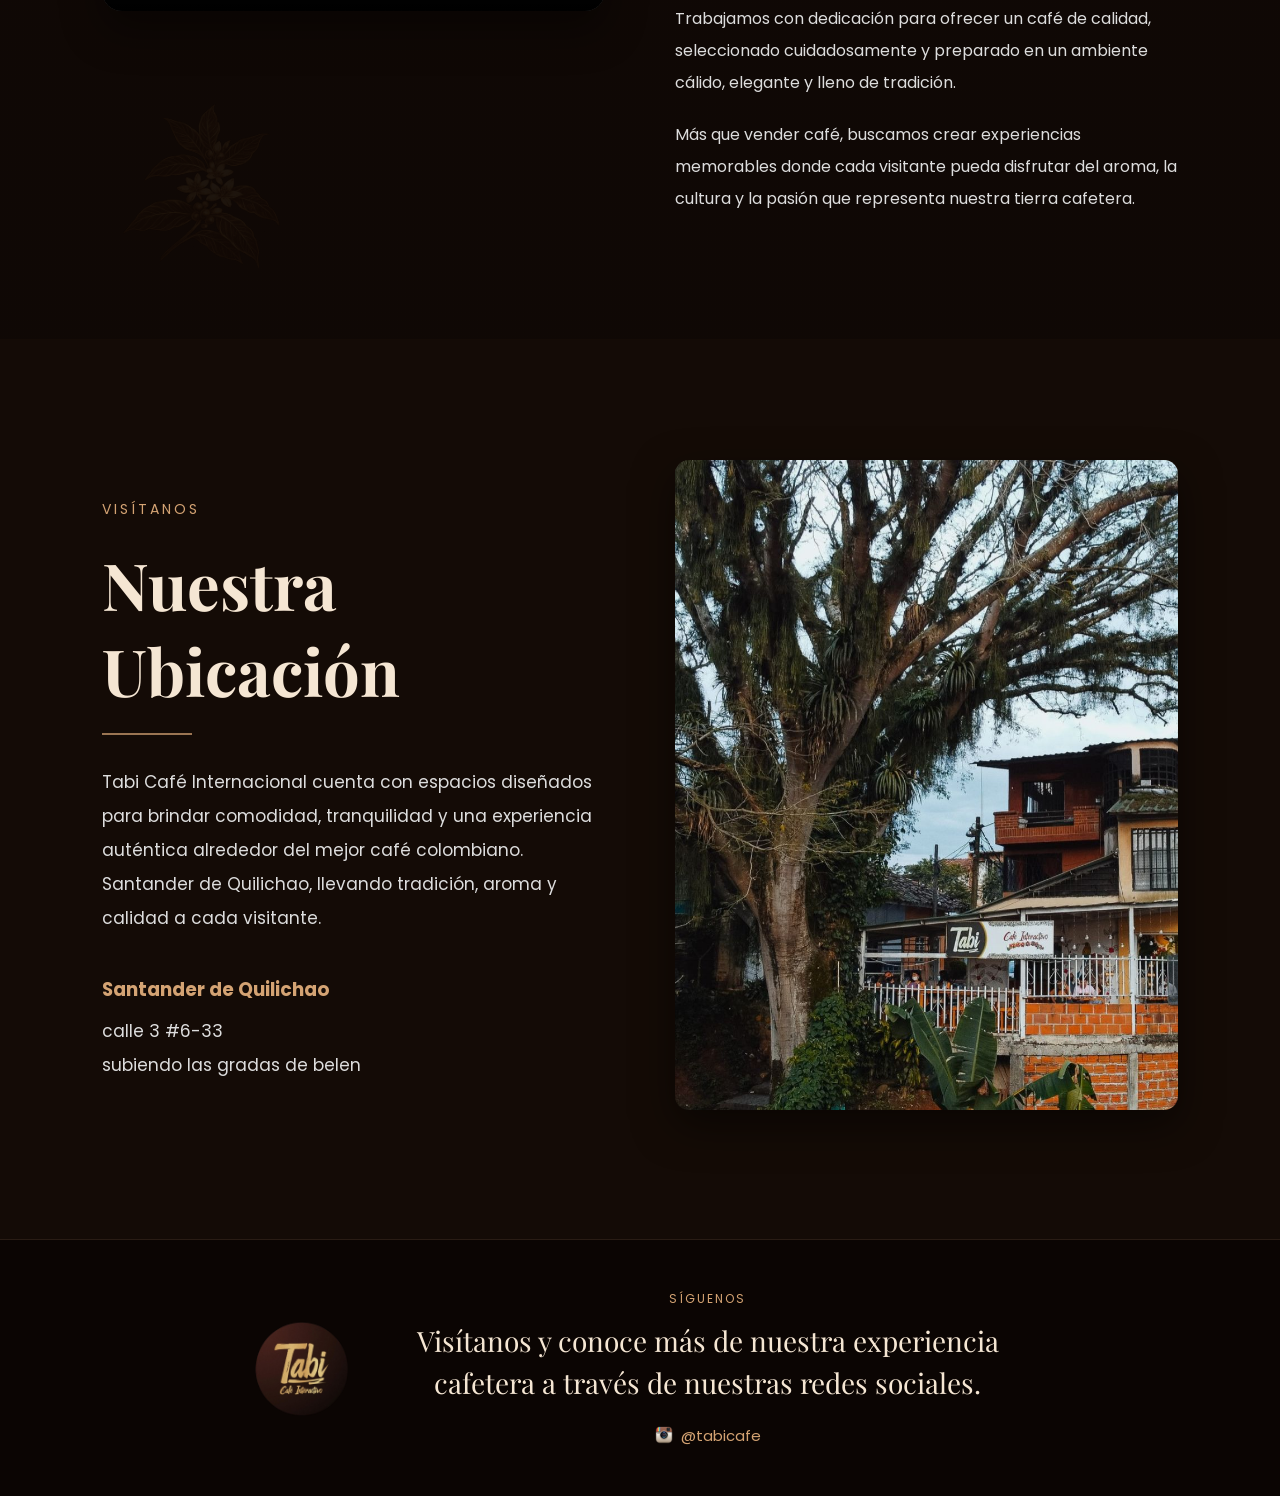
==== commit 8c5c7867: "videos" ====
--- a/index.html
+++ b/index.html
@@ -119,49 +119,52 @@
 </section>
  <!-- 🔸 VIDEOS -->
 
- <section class="video-section" id="videos">
-
-        <div class="section-title">
-
-            <span>MULTIMEDIA</span>
-
-            <h2>
-                Vive la experiencia
-                Tabi Café
-            </h2>
-
-            <div class="section-line"></div>
-
-        </div>
-
-
-         <div class="video-card">
-    <video autoplay muted loop playsinline>
-        <source src="https://res.cloudinary.com/ddyuavzz5/video/upload/v1779912738/video1_ejsbq2.mp4" type="video/mp4">
-    </video>
-</div>
-
-            <div class="video-card">
-                <video autoplay muted loop playsinline>
-            <source src="https://res.cloudinary.com/ddyuavzz5/video/upload/v1779912739/video2_x02mzb.mp4" type="video/mp4">
-        </video>
-            </div>
-
-            <div class="video-card">
-                <video autoplay muted loop playsinline>
-            <source src="https://res.cloudinary.com/ddyuavzz5/video/upload/v1779912736/video3_rdlxc8.mp4" type="video/mp4">
-        </video>
-            </div>
-            <div class="video-grid">
-
-            <div class="video-card">
-                <video autoplay muted loop playsinline>
-            <source src="https://res.cloudinary.com/ddyuavzz5/video/upload/v1779912739/video4_hsytbj.mp4" type="video/mp4">
-        </video>
-            </div>
-        </div>
-
-    </section>
+<section class="video-section" id="videos">
+
+    <div class="section-title">
+
+        <span>MULTIMEDIA</span>
+
+        <h2>
+            Vive la experiencia
+            Tabi Café
+        </h2>
+
+        <div class="section-line"></div>
+
+    </div>
+
+    <!-- GRID -->
+    <div class="video-grid">
+
+        <div class="video-card">
+            <video autoplay muted loop playsinline>
+                <source src="https://res.cloudinary.com/ddyuavzz5/video/upload/v1779912738/video1_ejsbq2.mp4" type="video/mp4">
+            </video>
+        </div>
+
+        <div class="video-card">
+            <video autoplay muted loop playsinline>
+                <source src="https://res.cloudinary.com/ddyuavzz5/video/upload/v1779912739/video2_x02mzb.mp4" type="video/mp4">
+            </video>
+        </div>
+
+        <div class="video-card">
+            <video autoplay muted loop playsinline>
+                <source src="https://res.cloudinary.com/ddyuavzz5/video/upload/v1779912736/video3_rdlxc8.mp4" type="video/mp4">
+            </video>
+        </div>
+
+        <div class="video-card">
+            <video autoplay muted loop playsinline>
+                <source src="https://res.cloudinary.com/ddyuavzz5/video/upload/v1779912739/video4_hsytbj.mp4" type="video/mp4">
+            </video>
+        </div>
+
+    </div>
+
+</section>
+
 
 <!-- 🔸 GALERIA -->
 <section class="gallery-section" id="galeria">
@@ -333,4 +336,4 @@
 
 </footer>
 </body>
-</html>+</html>
--- a/styles/stile1.css
+++ b/styles/stile1.css
@@ -357,7 +357,125 @@
 
     color: #ddd;
 }
-
+/* 🔸 VIDEOS */
+
+.video-grid{
+    display: grid;
+
+    grid-template-columns: repeat(auto-fit, minmax(260px, 1fr));
+
+    gap: 25px;
+
+    align-items: stretch;
+}
+
+.video-card{
+    border-radius: 20px;
+
+    overflow: hidden;
+
+    box-shadow: 0 15px 35px rgba(0,0,0,0.4);
+
+    transition: 0.4s;
+
+    background: #000;
+}
+
+.video-card:hover{
+    transform: translateY(-8px);
+}
+
+.video-card video{
+    width: 100%;
+
+    height: 100%;
+
+    object-fit: cover;
+
+    display: block;
+
+    aspect-ratio: 9/16;
+}
+/* 🔸 TITULO VIDEOS */
+
+.video-section .section-title{
+    margin-bottom: 70px;
+
+    text-align: center;
+}
+
+.video-section .section-title span{
+    color: #c59d5f;
+
+    font-size: 13px;
+
+    letter-spacing: 5px;
+
+    text-transform: uppercase;
+
+    font-weight: 600;
+
+    position: relative;
+
+    display: inline-block;
+
+    margin-bottom: 18px;
+}
+
+/* linea decorativa arriba */
+
+.video-section .section-title span::before,
+.video-section .section-title span::after{
+    content: "";
+
+    width: 40px;
+
+    height: 1px;
+
+    background: #c59d5f;
+
+    position: absolute;
+
+    top: 50%;
+}
+
+.video-section .section-title span::before{
+    left: -55px;
+}
+
+.video-section .section-title span::after{
+    right: -55px;
+}
+
+.video-section .section-title h2{
+    font-size: 52px;
+
+    color: #fff;
+
+    font-weight: 700;
+
+    line-height: 1.1;
+
+    max-width: 700px;
+
+    margin: auto;
+
+    font-family: "Playfair Display", serif;
+
+    text-shadow: 0 5px 20px rgba(0,0,0,0.4);
+}
+
+/* linea inferior */
+
+.video-section .section-line{
+    width: 120px;
+
+    height: 2px;
+
+    background: linear-gradient(to right, transparent, #c59d5f, transparent);
+
+    margin: 25px auto 0;
+}
 /* 🔸 GALERIA */
 
 .about-gallery{
@@ -1113,4 +1231,4 @@
     .card {
         width: 80%;
     }
-}+}
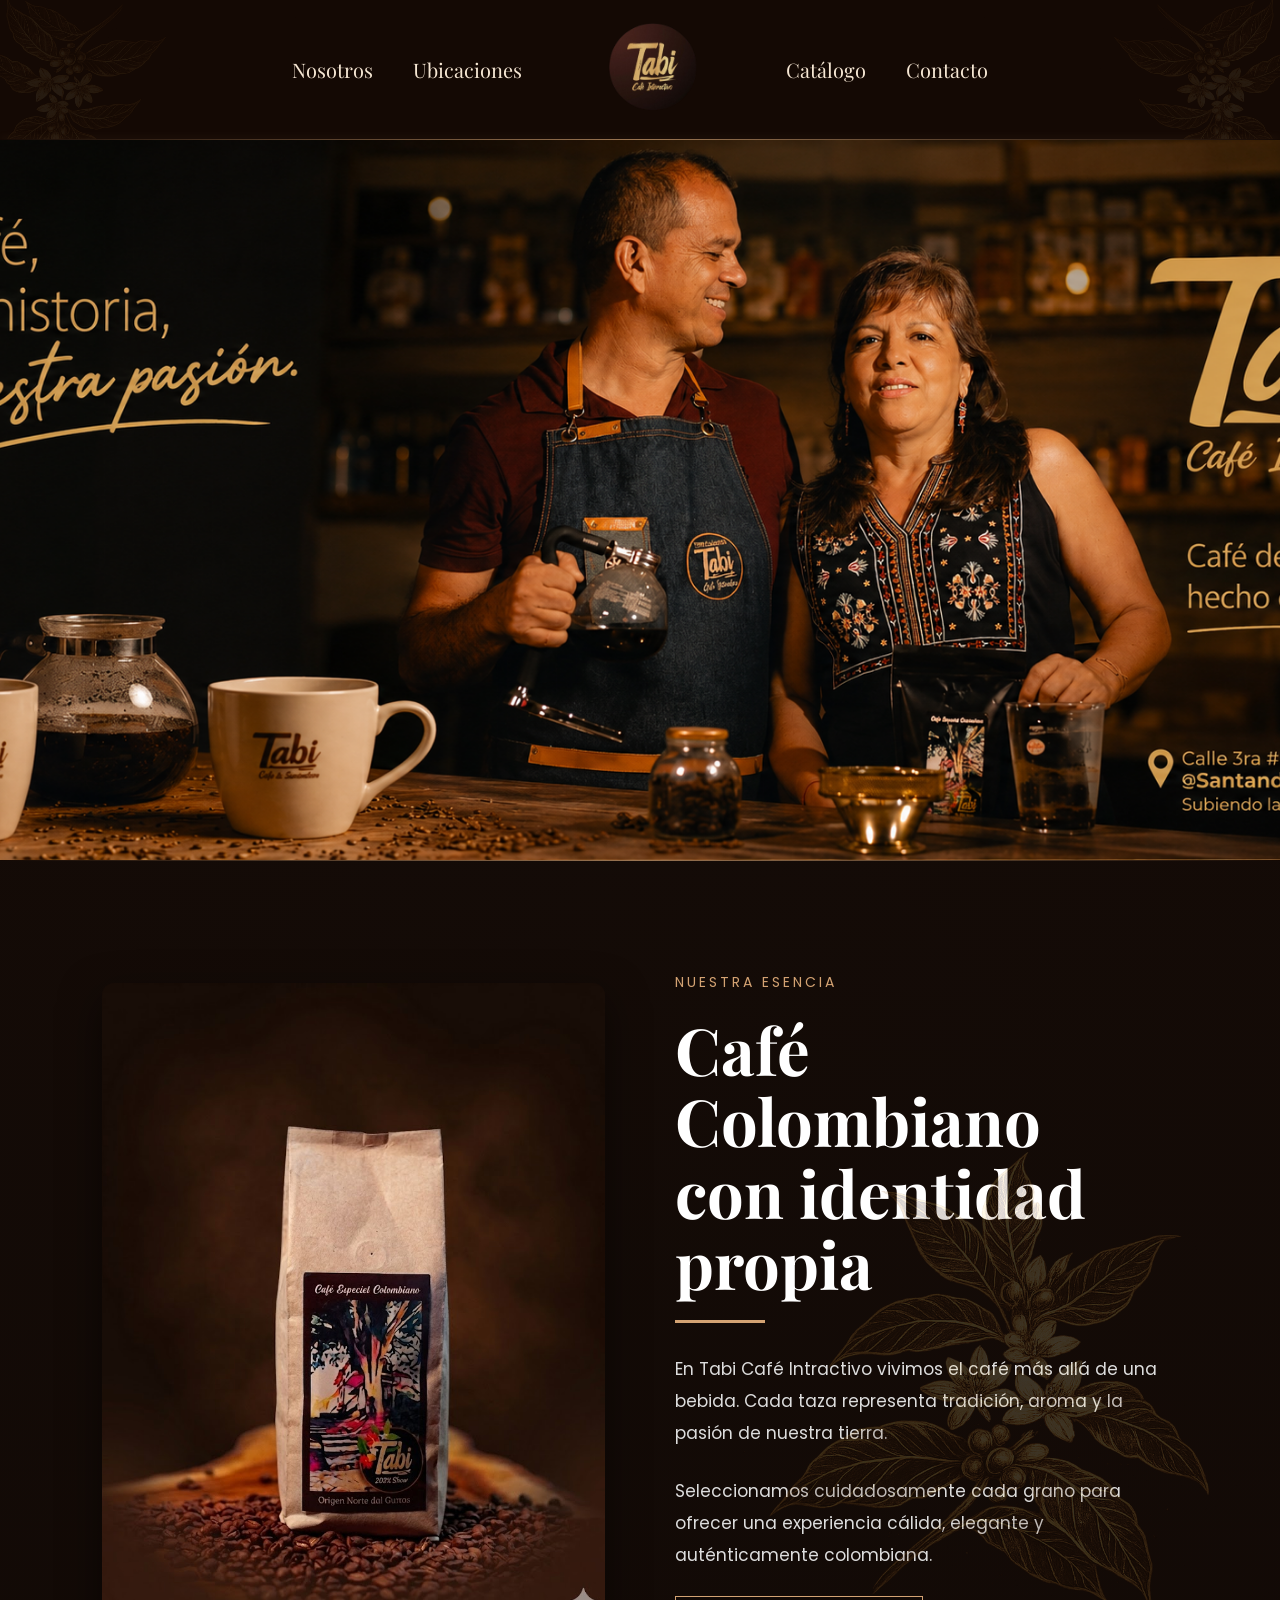
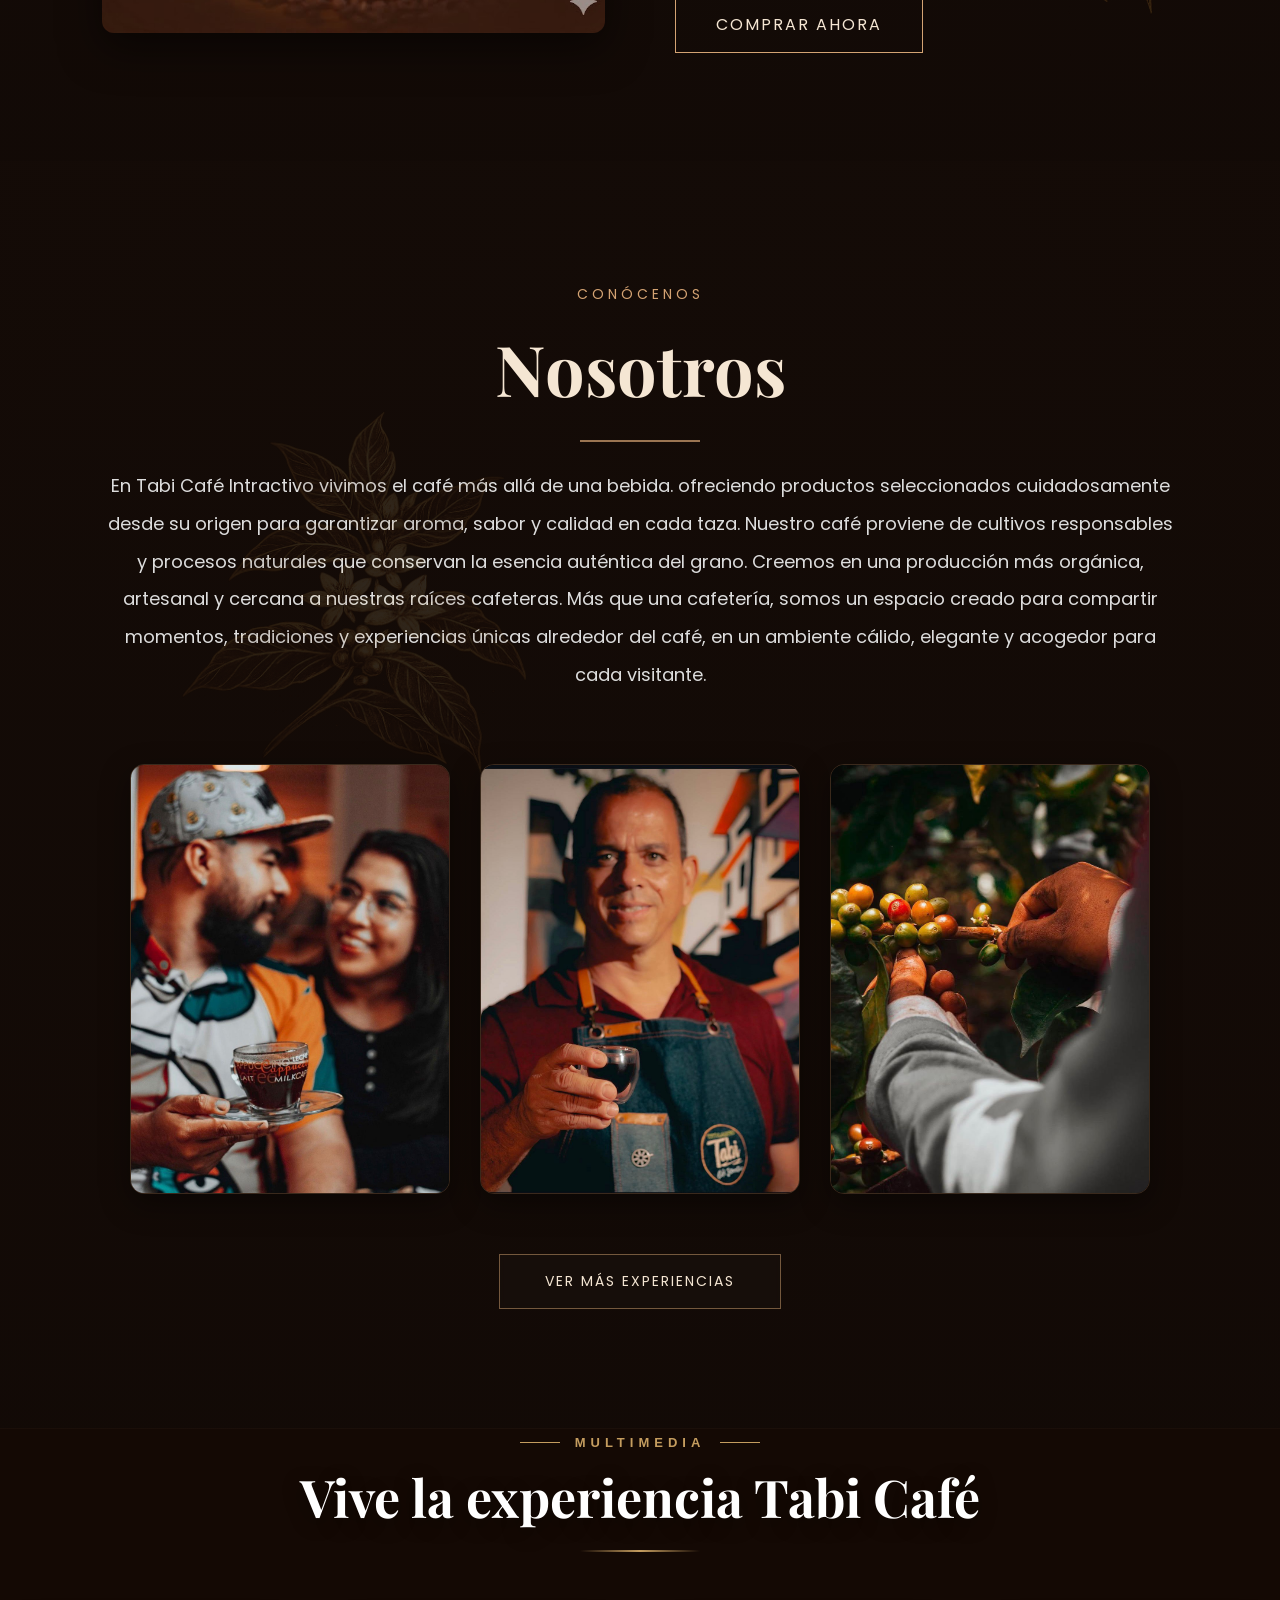
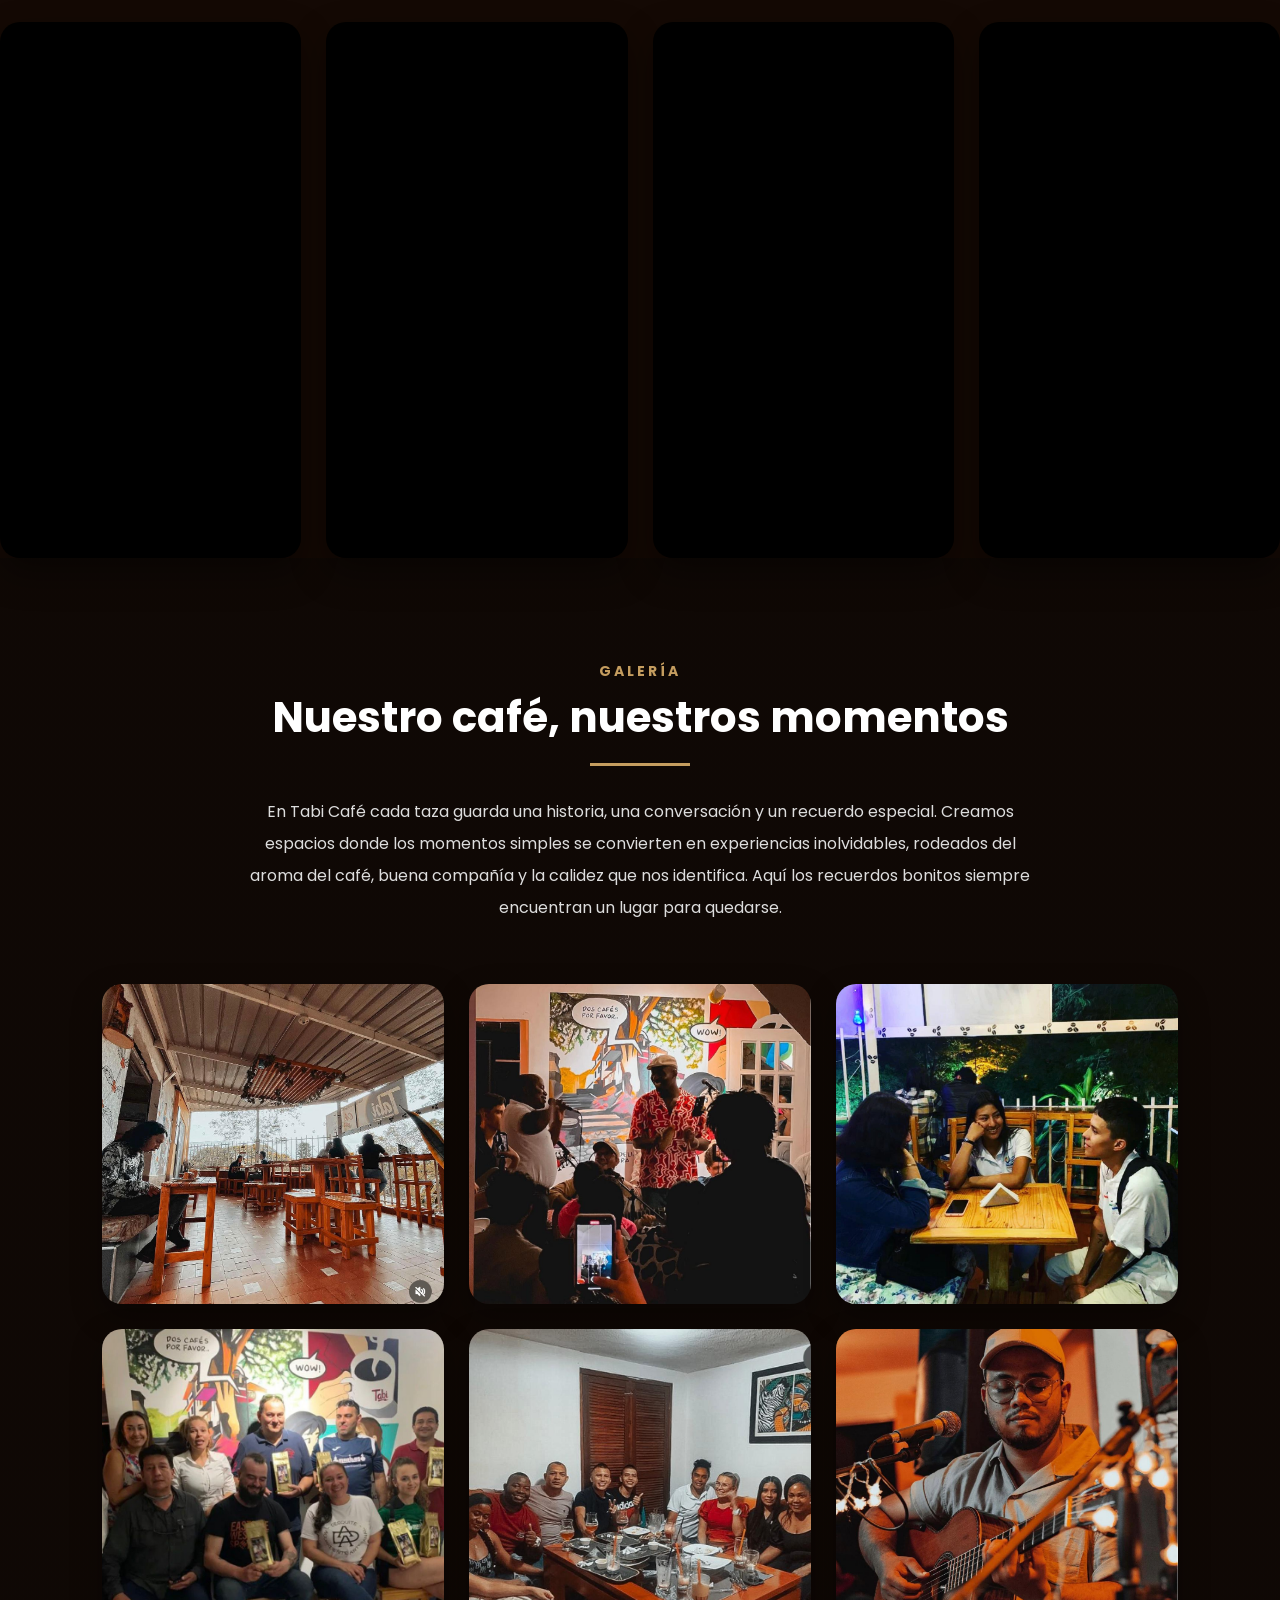
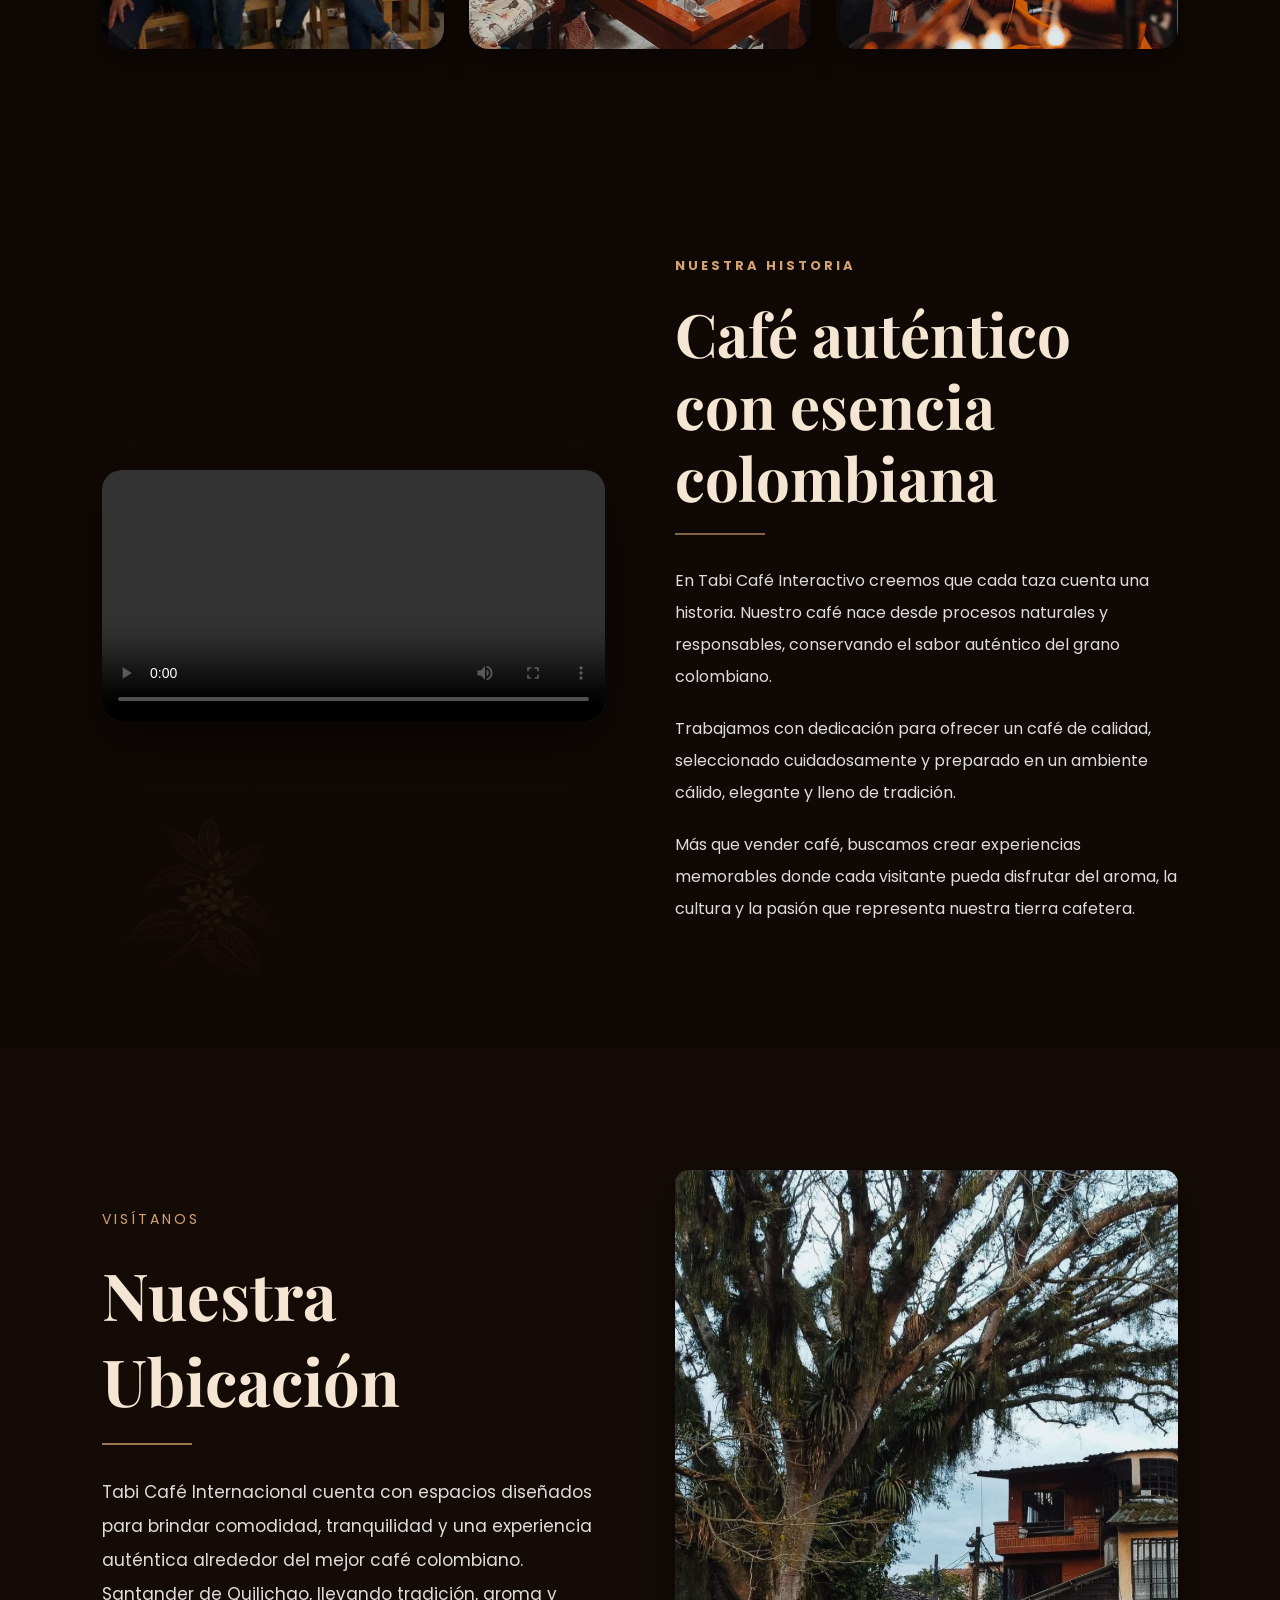
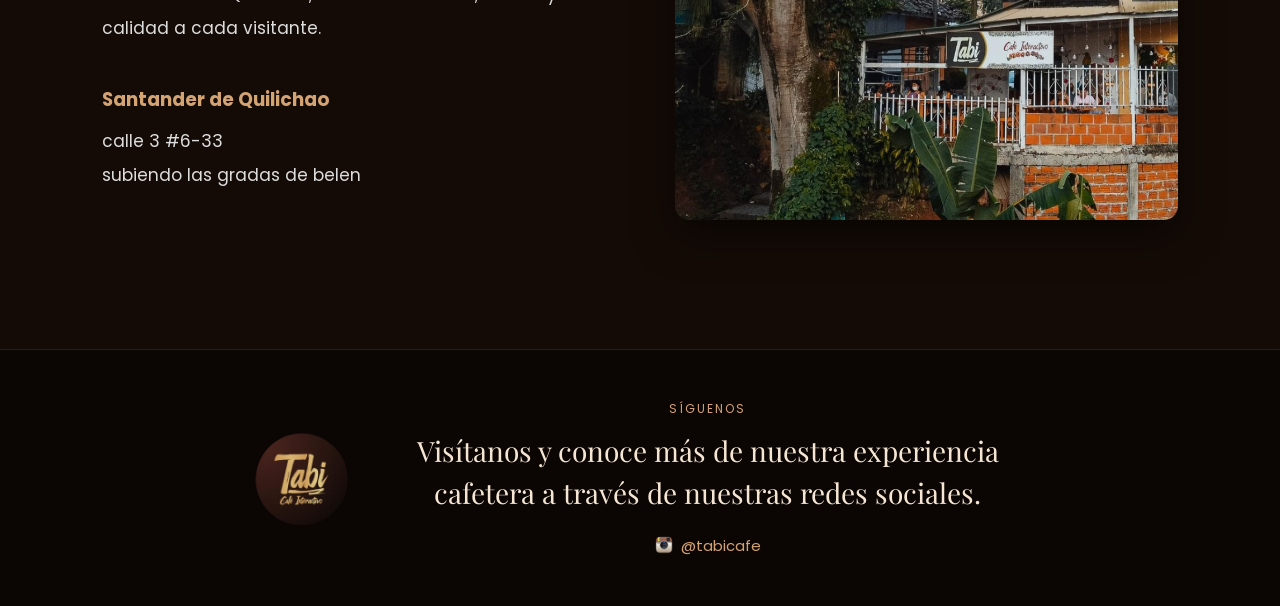
==== commit afbeb325: "correcto se modifico el erro del video" ====
--- a/index.html
+++ b/index.html
@@ -165,7 +165,6 @@
 
 </section>
 
-
 <!-- 🔸 GALERIA -->
 <section class="gallery-section" id="galeria">
 
@@ -336,4 +335,4 @@
 
 </footer>
 </body>
-</html>
+</html>
--- a/styles/stile1.css
+++ b/styles/stile1.css
@@ -357,125 +357,7 @@
 
     color: #ddd;
 }
-/* 🔸 VIDEOS */
-
-.video-grid{
-    display: grid;
-
-    grid-template-columns: repeat(auto-fit, minmax(260px, 1fr));
-
-    gap: 25px;
-
-    align-items: stretch;
-}
-
-.video-card{
-    border-radius: 20px;
-
-    overflow: hidden;
-
-    box-shadow: 0 15px 35px rgba(0,0,0,0.4);
-
-    transition: 0.4s;
-
-    background: #000;
-}
-
-.video-card:hover{
-    transform: translateY(-8px);
-}
-
-.video-card video{
-    width: 100%;
-
-    height: 100%;
-
-    object-fit: cover;
-
-    display: block;
-
-    aspect-ratio: 9/16;
-}
-/* 🔸 TITULO VIDEOS */
-
-.video-section .section-title{
-    margin-bottom: 70px;
-
-    text-align: center;
-}
-
-.video-section .section-title span{
-    color: #c59d5f;
-
-    font-size: 13px;
-
-    letter-spacing: 5px;
-
-    text-transform: uppercase;
-
-    font-weight: 600;
-
-    position: relative;
-
-    display: inline-block;
-
-    margin-bottom: 18px;
-}
-
-/* linea decorativa arriba */
-
-.video-section .section-title span::before,
-.video-section .section-title span::after{
-    content: "";
-
-    width: 40px;
-
-    height: 1px;
-
-    background: #c59d5f;
-
-    position: absolute;
-
-    top: 50%;
-}
-
-.video-section .section-title span::before{
-    left: -55px;
-}
-
-.video-section .section-title span::after{
-    right: -55px;
-}
-
-.video-section .section-title h2{
-    font-size: 52px;
-
-    color: #fff;
-
-    font-weight: 700;
-
-    line-height: 1.1;
-
-    max-width: 700px;
-
-    margin: auto;
-
-    font-family: "Playfair Display", serif;
-
-    text-shadow: 0 5px 20px rgba(0,0,0,0.4);
-}
-
-/* linea inferior */
-
-.video-section .section-line{
-    width: 120px;
-
-    height: 2px;
-
-    background: linear-gradient(to right, transparent, #c59d5f, transparent);
-
-    margin: 25px auto 0;
-}
+
 /* 🔸 GALERIA */
 
 .about-gallery{
@@ -777,85 +659,122 @@
 }
 /* 🔸 VIDEOS */
 
-.video-section{
-    padding: 100px 8%;
-
-    background:
-    linear-gradient(rgba(15,8,5,0.95), rgba(15,8,5,0.95)),
-    url("recurses/65655.png");
-
-    background-size: cover;
-    background-position: center;
+.video-grid{
+    display: grid;
+
+    grid-template-columns: repeat(auto-fit, minmax(260px, 1fr));
+
+    gap: 25px;
+
+    align-items: stretch;
+}
+
+.video-card{
+    border-radius: 20px;
+
+    overflow: hidden;
+
+    box-shadow: 0 15px 35px rgba(0,0,0,0.4);
+
+    transition: 0.4s;
+
+    background: #000;
+}
+
+.video-card:hover{
+    transform: translateY(-8px);
+}
+
+.video-card video{
+    width: 100%;
+
+    height: 100%;
+
+    object-fit: cover;
+
+    display: block;
+
+    aspect-ratio: 9/16;
+}
+/* 🔸 TITULO VIDEOS */
+
+.video-section .section-title{
+    margin-bottom: 70px;
 
     text-align: center;
-}
-
-/* TITULO */
-
-.video-section .section-title{
-    margin-bottom: 60px;
 }
 
 .video-section .section-title span{
     color: #c59d5f;
 
-    letter-spacing: 3px;
-
-    font-size: 14px;
-
-    font-weight: bold;
+    font-size: 13px;
+
+    letter-spacing: 5px;
+
+    text-transform: uppercase;
+
+    font-weight: 600;
+
+    position: relative;
+
+    display: inline-block;
+
+    margin-bottom: 18px;
+}
+
+/* linea decorativa arriba */
+
+.video-section .section-title span::before,
+.video-section .section-title span::after{
+    content: "";
+
+    width: 40px;
+
+    height: 1px;
+
+    background: #c59d5f;
+
+    position: absolute;
+
+    top: 50%;
+}
+
+.video-section .section-title span::before{
+    left: -55px;
+}
+
+.video-section .section-title span::after{
+    right: -55px;
 }
 
 .video-section .section-title h2{
-    font-size: 42px;
-
-    color: white;
-
-    margin-top: 10px;
-
-    line-height: 1.2;
-}
+    font-size: 52px;
+
+    color: #fff;
+
+    font-weight: 700;
+
+    line-height: 1.1;
+
+    max-width: 700px;
+
+    margin: auto;
+
+    font-family: "Playfair Display", serif;
+
+    text-shadow: 0 5px 20px rgba(0,0,0,0.4);
+}
+
+/* linea inferior */
 
 .video-section .section-line{
-    width: 100px;
-
-    height: 3px;
-
-    background: #c59d5f;
-
-    margin: 20px auto 0;
-}
-
-/* VIDEOS */
-
-.video-grid{
-    display: grid;
-
-    grid-template-columns: repeat(auto-fit, minmax(300px, 1fr));
-
-    gap: 30px;
-
-    align-items: center;
-}
-
-.video-card{
-    border-radius: 20px;
-
-    overflow: hidden;
-
-    box-shadow: 0 15px 35px rgba(0,0,0,0.4);
-
-    transition: 0.4s;
-}
-
-.video-card:hover{
-    transform: translateY(-8px);
-}
-
-.video-card video{
-    width: 100%;
-
-    display: block;
+    width: 120px;
+
+    height: 2px;
+
+    background: linear-gradient(to right, transparent, #c59d5f, transparent);
+
+    margin: 25px auto 0;
 }
 /* 🔸 GALERÍA */
 
@@ -1231,4 +1150,4 @@
     .card {
         width: 80%;
     }
-}
+}
